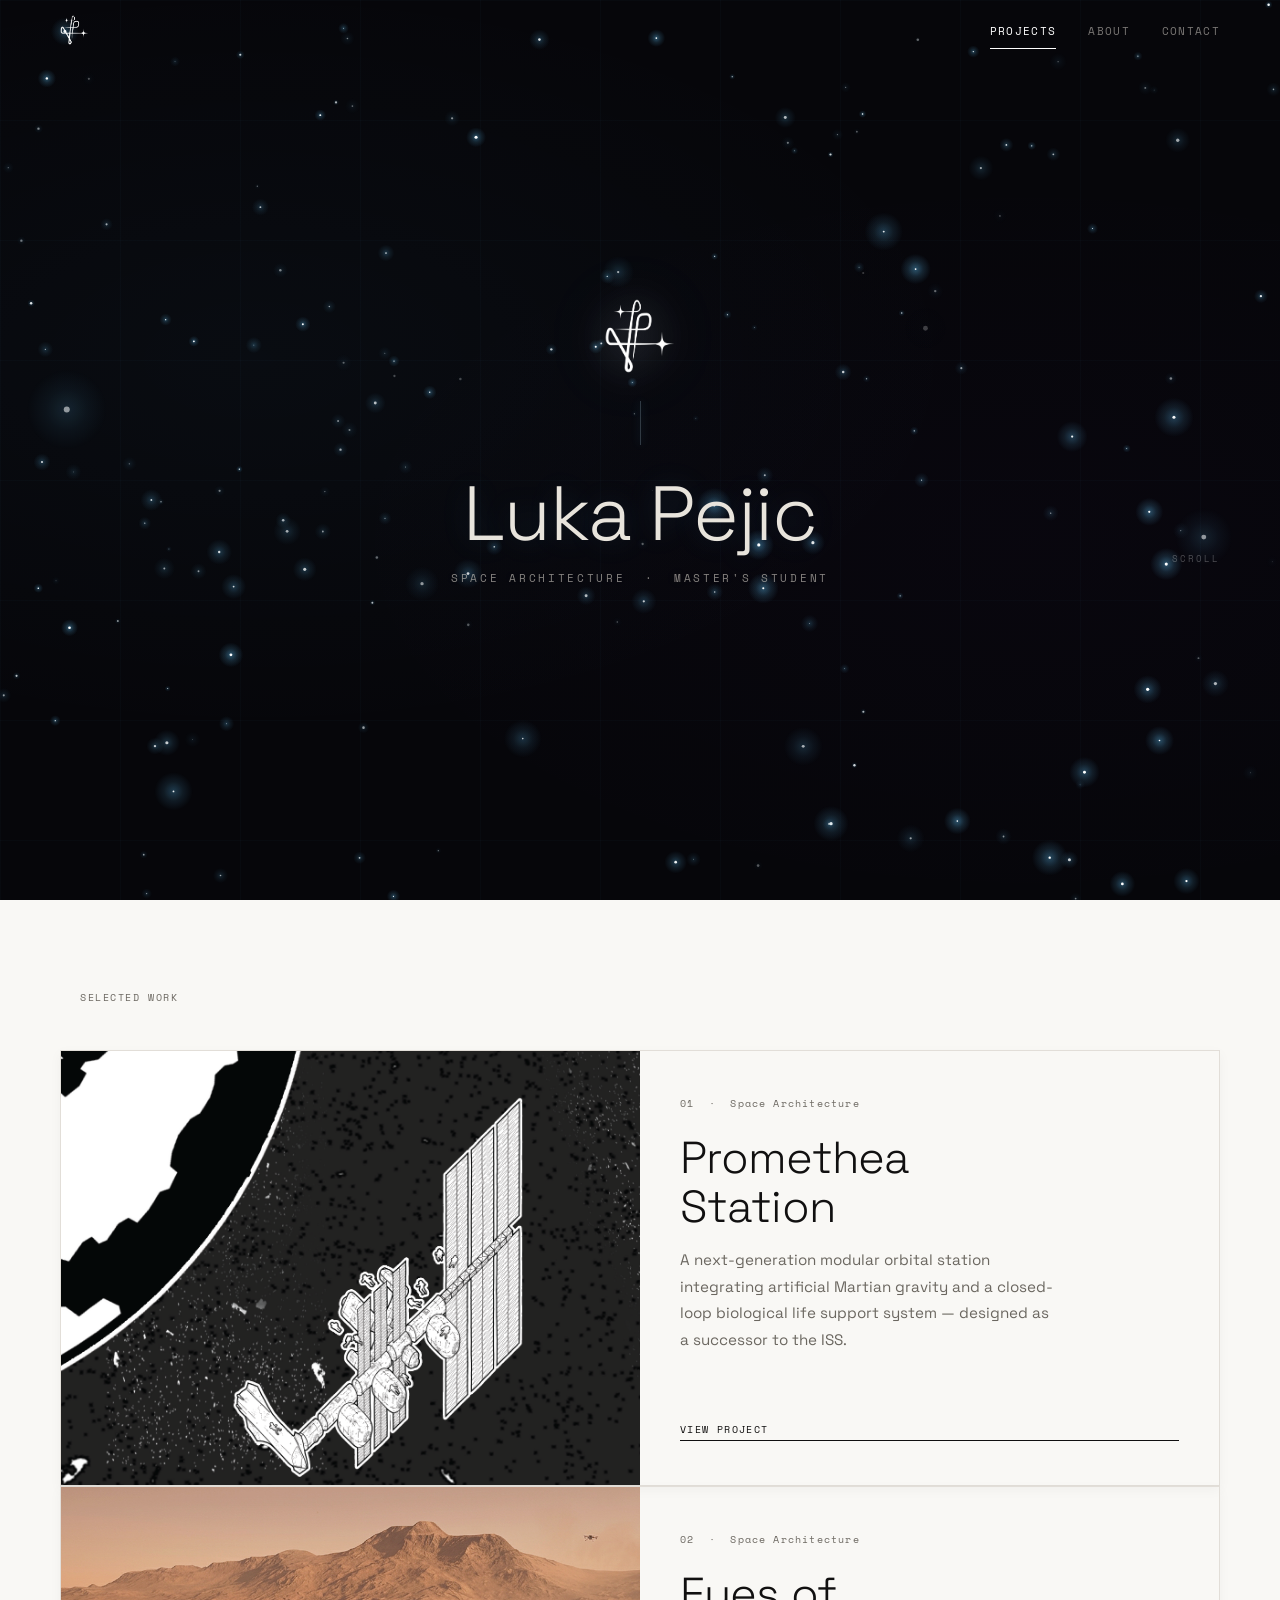
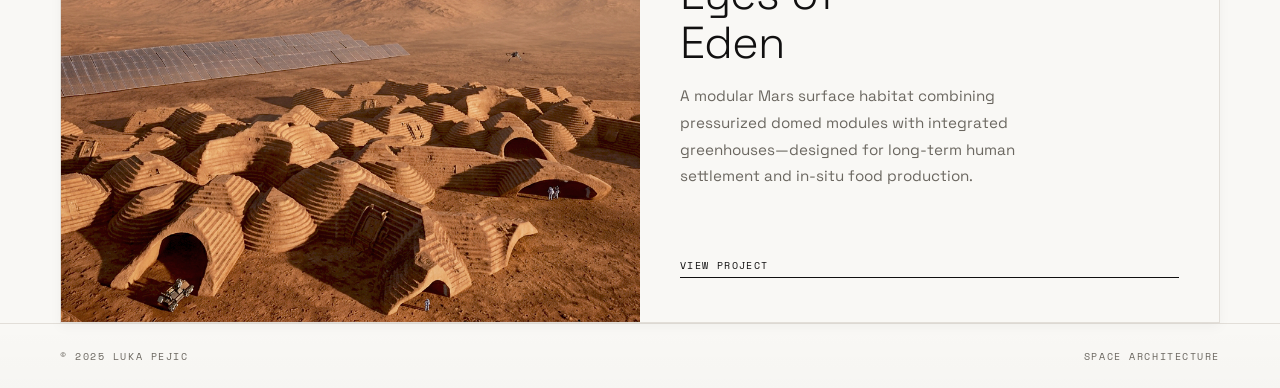
==== index.html @ 8775c60e "Add Eyes of Eden project page and improve mobile responsiveness - Add Eyes of Eden project page with" ====
<!DOCTYPE html>
<html lang="en">
<head>
  <meta charset="UTF-8">
  <meta name="viewport" content="width=device-width, initial-scale=1.0">
  <title>Luka Pejic — Space Architecture</title>
  <link rel="preconnect" href="https://fonts.googleapis.com">
  <link rel="preconnect" href="https://fonts.gstatic.com" crossorigin>
  <link href="https://fonts.googleapis.com/css2?family=Space+Grotesk:wght@300;400;500&family=Space+Mono:ital,wght@0,400;0,700;1,400&display=swap" rel="stylesheet">
  <link rel="stylesheet" href="css/style.css">
</head>
<body>

  <nav class="nav" id="nav">
    <a href="index.html" class="nav__logo"><img src="assets/logo.png" alt="Luka Pejic"></a>
    <ul class="nav__links">
      <li><a href="index.html#work">Projects</a></li>
      <li><a href="about.html">About</a></li>
      <li><a href="contact.html">Contact</a></li>
    </ul>
    <button class="nav__burger" aria-label="Menu"><span></span><span></span><span></span></button>
  </nav>
  <div class="nav__overlay" role="dialog" aria-modal="true">
    <a href="index.html#work">Projects</a>
    <a href="about.html">About</a>
    <a href="contact.html">Contact</a>
  </div>

  <section class="hero hero--space">
    <canvas class="starfield" id="starfield" aria-hidden="true"></canvas>
    <img class="hero__logo" src="assets/logo.png" alt="LP">
    <div class="hero__rule"></div>
    <h1 class="hero__name reveal">Luka Pejic</h1>
    <p class="hero__sub reveal">Space Architecture &nbsp;·&nbsp; Master's Student</p>
    <span class="hero__scroll" aria-hidden="true">Scroll</span>
  </section>

  <div id="work">
    <div class="work-label reveal">
      <p class="label">Selected Work</p>
    </div>
    <a class="card reveal" href="projects/promethea.html">
      <div class="card__img">
        <img src="assets/p/hero.png" alt="Promethea Station" loading="lazy">
      </div>
      <div class="card__body">
        <div>
          <p class="card__num">01 &nbsp;·&nbsp; Space Architecture</p>
          <h2 class="card__title">Promethea<br>Station</h2>
          <p class="card__desc">A next-generation modular orbital station integrating artificial Martian gravity and a closed-loop biological life support system — designed as a successor to the ISS.</p>
        </div>
        <span class="card__cta">View Project</span>
      </div>
    </a>
    <a class="card reveal" href="projects/eyes-of-eden.html">
      <div class="card__img">
        <img src="assets/eoe/hero.jpg" alt="Eyes of Eden Mars Habitat" loading="lazy">
      </div>
      <div class="card__body">
        <div>
          <p class="card__num">02 &nbsp;·&nbsp; Space Architecture</p>
          <h2 class="card__title">Eyes of<br>Eden</h2>
          <p class="card__desc">A modular Mars surface habitat combining pressurized domed modules with integrated greenhouses—designed for long-term human settlement and in-situ food production.</p>
        </div>
        <span class="card__cta">View Project</span>
      </div>
    </a>
  </div>

  <footer>
    <span class="label">© 2025 Luka Pejic</span>
    <span class="label">Space Architecture</span>
  </footer>

  <script src="js/main.js"></script>
</body>
</html>
---- css/style.css ----
/* =============================================================
   TOKENS
   ============================================================= */
:root {
  --bg:      #F9F8F5;
  --black:   #111010;
  --muted:   #6B6760;
  --border:  #E2DED8;
  --void:    #0C0C0B;
  --vtext:   #D8D4CC;
  --vmuted:  #555250;
  --sans:   'Space Grotesk', system-ui, sans-serif;
  --mono:   'Space Mono', monospace;
  --nav:     60px;
  --max:     1240px;
  --pad:     clamp(20px, 5vw, 60px);
}

/* =============================================================
   RESET
   ============================================================= */
*, *::before, *::after { box-sizing: border-box; margin: 0; padding: 0; }
html { scroll-behavior: smooth; -webkit-text-size-adjust: 100%; scroll-padding-top: 64px; overflow-x: hidden; }
body {
  background: var(--bg);
  color: var(--black);
  font-family: var(--sans);
  font-size: 1rem;
  line-height: 1.6;
  -webkit-font-smoothing: antialiased;
  -moz-osx-font-smoothing: grayscale;
  -webkit-tap-highlight-color: transparent;
  overscroll-behavior-y: none;
  text-rendering: optimizeLegibility;
}
img { display: block; max-width: 100%; height: auto; }
a   { color: inherit; text-decoration: none; touch-action: manipulation; }
ul  { list-style: none; }
button { touch-action: manipulation; }

/* =============================================================
   TYPOGRAPHY
   ============================================================= */
h1 { font-size: clamp(2.4rem, 6vw,  5rem);  font-weight: 300; letter-spacing: -0.02em; line-height: 1.05; }
h2 { font-size: clamp(1.7rem, 3.5vw, 3rem); font-weight: 300; letter-spacing: -0.02em; line-height: 1.1;  }
h3 { font-size: 1.15rem; font-weight: 400; }
h4 { font-size: 0.75rem; font-weight: 500; letter-spacing: 0.08em; text-transform: uppercase; }
p  { color: var(--muted); font-size: 0.95rem; line-height: 1.75; }

.label {
  font-family: var(--mono);
  font-size: 0.65rem;
  letter-spacing: 0.15em;
  text-transform: uppercase;
  color: var(--muted);
}

/* =============================================================
   NAV
   ============================================================= */
.nav {
  position: fixed; top: 0; left: 0; right: 0;
  height: var(--nav);
  display: flex; align-items: center; justify-content: space-between;
  padding: 0 var(--pad);
  /* iOS safe area */
  padding-left: max(var(--pad), env(safe-area-inset-left));
  padding-right: max(var(--pad), env(safe-area-inset-right));
  z-index: 100;
  transition: all 0.4s cubic-bezier(0.16, 1, 0.3, 1);
}
.nav.scrolled {
  background: rgba(249,248,245,0.92);
  border-bottom: 1px solid var(--border);
  backdrop-filter: blur(16px);
  -webkit-backdrop-filter: blur(16px);
  box-shadow: 0 2px 8px rgba(0,0,0,0.06);
}
.nav__logo img { height: 30px; width: auto; transition: filter 0.3s; }
.nav:hover .nav__logo img { filter: brightness(0.85); }
.nav__links { display: flex; gap: 32px; }
.nav__links a {
  font-family: var(--mono); font-size: 0.68rem;
  letter-spacing: 0.12em; text-transform: uppercase;
  color: var(--muted); transition: all 0.3s cubic-bezier(0.16, 1, 0.3, 1);
  padding: 8px 0; /* larger touch target */
  position: relative;
}
.nav__links a::after {
  content: '';
  position: absolute;
  bottom: -2px; left: 0; width: 0;
  height: 1px; background: var(--black);
  transition: width 0.3s cubic-bezier(0.16, 1, 0.3, 1);
}
.nav__links a:hover::after,
.nav__links a.active::after { width: 100%; }
.nav__links a:hover,
.nav__links a.active { color: var(--black); }

/* void nav */
.nav--void .nav__logo img        { filter: invert(1); }
.nav--void .nav__links a         { color: rgba(216,212,204,0.55); }
.nav--void .nav__links a::after  { background: #fff; }
.nav--void .nav__links a:hover,
.nav--void .nav__links a.active  { color: #fff; }
.nav--void.scrolled              {
  background: rgba(12,12,11,0.94);
  border-color: #222;
  box-shadow: 0 2px 8px rgba(0,0,0,0.3);
}
.nav--void.scrolled .nav__logo img { filter: invert(1); }
.nav--void.scrolled .nav__links a  { color: rgba(216,212,204,0.55); }
.nav--void.scrolled .nav__links a:hover,
.nav--void.scrolled .nav__links a.active { color: #fff; }

/* burger */
.nav__burger {
  display: none; flex-direction: column; gap: 5px;
  background: none; border: none; cursor: pointer;
  padding: 12px; margin-right: -12px; /* larger touch target */
  color: var(--black);
}
.nav__burger span {
  display: block; width: 22px; height: 1.5px; background: currentColor;
  transition: transform 0.25s, opacity 0.25s;
}
.nav--void .nav__burger { color: #fff; }

/* mobile overlay */
.nav__overlay {
  display: none; position: fixed; inset: 0;
  background: var(--void); z-index: 99;
  flex-direction: column; align-items: center; justify-content: center; gap: 0;
  /* iOS safe areas */
  padding-top: env(safe-area-inset-top);
  padding-bottom: env(safe-area-inset-bottom);
}
.nav__overlay.open { display: flex; }
.nav__overlay a {
  font-family: var(--mono); font-size: 1.3rem;
  color: var(--vtext); letter-spacing: 0.1em; text-transform: uppercase;
  padding: 20px 40px; /* large touch target */
  width: 100%; text-align: center;
}

/* =============================================================
   REVEAL
   ============================================================= */
.reveal {
  opacity: 0; transform: translateY(24px);
  transition: opacity 0.8s cubic-bezier(0.16, 1, 0.3, 1), transform 0.8s cubic-bezier(0.16, 1, 0.3, 1);
}
.reveal.visible { opacity: 1; transform: none; }

/* =============================================================
   LANDING HERO
   ============================================================= */
.hero {
  min-height: 100vh;
  min-height: 100dvh;
  position: relative;
  display: flex; flex-direction: column;
  align-items: center; justify-content: center;
  text-align: center; padding: 0 var(--pad);
}
.hero__logo { width: 72px; margin: 0 auto 28px; }

@keyframes logo-enter {
  from { opacity: 0; transform: scale(0.68) rotate(-18deg); }
  to   { opacity: 1; transform: scale(1)    rotate(0deg);   }
}
@keyframes logo-orbit {
  from { transform: rotate(0deg); }
  to   { transform: rotate(360deg); }
}
.hero__logo {
  animation:
    logo-enter 1.6s cubic-bezier(0.16, 1, 0.3, 1) both,
    logo-orbit 32s linear 1.6s infinite;
}
.hero__rule  { width: 1px; height: 44px; background: var(--border); margin: 0 auto 28px; }
.hero__name  { margin-bottom: 14px; }
.hero__sub   { font-family: var(--mono); font-size: 0.7rem; letter-spacing: 0.18em; text-transform: uppercase; color: var(--muted); }
.hero__scroll {
  position: absolute; bottom: max(36px, env(safe-area-inset-bottom) + 16px);
  left: 50%; transform: translateX(-50%);
  font-family: var(--mono); font-size: 0.58rem; letter-spacing: 0.22em;
  text-transform: uppercase; color: var(--muted);
  animation: bob 2.2s ease-in-out infinite;
  pointer-events: none;
}
@keyframes bob {
  0%, 100% { transform: translateX(-50%) translateY(0);   }
  50%       { transform: translateX(-50%) translateY(7px); }
}

/* ── SPACE HERO VARIANT ──────────────────────────────────────── */
.hero--space {
  background:
    radial-gradient(ellipse at 20% 40%, rgba(100,200,255,0.03) 0%, transparent 50%),
    radial-gradient(ellipse at 80% 60%, rgba(138,43,226,0.02) 0%, transparent 50%),
    #06060a;
  overflow: hidden;
}
.hero--space .starfield {
  position: absolute; inset: 0;
  width: 100%; height: 100%;
  pointer-events: none;
  z-index: 0;
  filter: blur(0.3px);
}
/* push all flex children above the canvas */
.hero--space > *:not(.starfield) { position: relative; z-index: 1; }

/* invert the black logo to white on dark bg + glow */
.hero--space .hero__logo {
  filter: invert(1) drop-shadow(0 0 20px rgba(255,255,255,0.4)) drop-shadow(0 0 40px rgba(100,200,255,0.15));
  transition: filter 0.6s ease;
}
.hero--space .hero__logo:hover {
  filter: invert(1) drop-shadow(0 0 30px rgba(255,255,255,0.6)) drop-shadow(0 0 60px rgba(100,200,255,0.25));
}

/* atmospheric text treatment */
.hero--space .hero__rule {
  background: rgba(255,255,255,0.15);
  box-shadow: 0 0 8px rgba(100,200,255,0.3), inset 0 0 8px rgba(100,200,255,0.1);
  transition: all 0.3s ease;
}
.hero--space .hero__rule:hover {
  background: rgba(255,255,255,0.25);
  box-shadow: 0 0 16px rgba(100,200,255,0.5), inset 0 0 12px rgba(100,200,255,0.2);
}

.hero--space .hero__name {
  color: #E8E4DC;
  text-shadow:
    0 0 30px rgba(100,200,255,0.15),
    0 0 60px rgba(138,43,226,0.08);
  letter-spacing: -0.015em;
}
.hero--space .hero__sub {
  color: rgba(216,212,204,0.6);
  letter-spacing: 0.24em;
  text-shadow: 0 0 15px rgba(100,200,255,0.1);
  font-weight: 400;
}
.hero--space .hero__scroll {
  color: rgba(255,255,255,0.28);
  animation: bob 2.8s ease-in-out infinite;
}

/* coordinates grid overlay — tech aesthetic */
.hero--space::after {
  content: '';
  position: absolute; inset: 0;
  background-image:
    linear-gradient(rgba(100,200,255,0.04) 1px, transparent 1px),
    linear-gradient(90deg, rgba(100,200,255,0.04) 1px, transparent 1px);
  background-size: 120px 120px;
  background-position: 0 0, 0 0;
  pointer-events: none; z-index: 0;
  opacity: 0.6;
  animation: grid-shift 20s linear infinite;
}

@keyframes grid-shift {
  0% { background-position: 0 0, 0 0; }
  100% { background-position: 120px 120px, 120px 120px; }
}

/* =============================================================
   LAYOUT HELPERS
   ============================================================= */
.container { max-width: var(--max); margin: 0 auto; padding: 0 var(--pad); }
.section    { padding: 88px 0; }
.section + .section {
  border-top: 1px solid var(--border);
  position: relative;
}
/* subtle depth shadow on section dividers */
.section + .section::before {
  content: '';
  position: absolute;
  top: 0; left: 0; right: 0; height: 1px;
  background: linear-gradient(90deg, transparent, var(--border) 20%, var(--border) 80%, transparent);
  box-shadow: 0 2px 8px rgba(0,0,0,0.02);
}

/* =============================================================
   PROJECT CARD (landing)
   ============================================================= */
.work-label { padding: 88px var(--pad) 44px; max-width: var(--max); margin: 0 auto; }

.card {
  display: grid; grid-template-columns: 1fr 1fr;
  border: 1px solid var(--border); overflow: hidden;
  transition: all 0.4s cubic-bezier(0.16, 1, 0.3, 1);
  max-width: var(--max); margin: 0 auto;
  width: calc(100% - var(--pad) * 2);
  position: relative;
  box-shadow: 0 4px 12px rgba(0,0,0,0.04);
}
.card:hover {
  border-color: #999;
  box-shadow: 0 12px 32px rgba(0,0,0,0.12), 0 2px 8px rgba(100,200,255,0.08);
  transform: translateY(-2px);
}
.card__img  { aspect-ratio: 4/3; overflow: hidden; }
.card__img img {
  width: 100%; height: 100%; object-fit: cover;
  transition: transform 0.7s cubic-bezier(0.16, 1, 0.3, 1);
}
.card:hover .card__img img { transform: scale(1.048); }
.card__body {
  padding: 44px 40px;
  display: flex; flex-direction: column; justify-content: space-between;
}
.card__num   { font-family: var(--mono); font-size: 0.62rem; letter-spacing: 0.12em; color: var(--muted); margin-bottom: 20px; }
.card__title { margin-bottom: 16px; }
.card__desc  { max-width: 38ch; }
.card__cta   {
  display: inline-block; margin-top: 40px;
  font-family: var(--mono); font-size: 0.62rem; letter-spacing: 0.14em; text-transform: uppercase;
  border-bottom: 1px solid currentColor; padding-bottom: 3px; transition: all 0.3s;
}
.card:hover .card__cta {
  opacity: 1;
  transform: translateX(3px);
  border-bottom-color: #000;
}

/* =============================================================
   FOOTER
   ============================================================= */
footer {
  padding: 24px var(--pad);
  padding-bottom: max(24px, env(safe-area-inset-bottom) + 12px);
  border-top: 1px solid var(--border);
  display: flex; justify-content: space-between; align-items: center;
  background: linear-gradient(180deg, transparent, rgba(0,0,0,0.01));
}

/* =============================================================
   PROJECT HERO
   ============================================================= */
.project-hero {
  position: relative;
  height: 100vh;
  height: 100dvh;
  overflow: hidden; background: var(--void);
}
.project-hero__img {
  position: absolute; inset: 0;
  width: 100%; height: 100%;
  object-fit: cover; object-position: center;
  will-change: transform;
  filter: brightness(0.85) contrast(1.1);
}
.project-hero__overlay {
  position: absolute; inset: 0;
  background:
    radial-gradient(ellipse 800px 600px at 50% 30%, rgba(100,200,255,0.08) 0%, transparent 50%),
    linear-gradient(to top, rgba(0,0,0,0.92) 0%, rgba(0,0,0,0.2) 55%, transparent 100%);
}
.project-hero__content {
  position: absolute;
  bottom: max(56px, env(safe-area-inset-bottom) + 40px);
  left: var(--pad); right: var(--pad); color: #fff;
}
.project-hero__eyebrow {
  font-family: var(--mono); font-size: 0.62rem; letter-spacing: 0.2em;
  text-transform: uppercase; color: rgba(255,255,255,0.45); margin-bottom: 14px;
}
.project-hero__title {
  font-size: clamp(2.8rem, 9vw, 7.5rem);
  font-weight: 300; letter-spacing: -0.03em; line-height: 0.95; margin-bottom: 28px;
  text-shadow: 0 4px 20px rgba(0,0,0,0.4);
}
.project-hero__meta {
  display: flex; flex-wrap: wrap; gap: 4px 20px;
  font-family: var(--mono); font-size: 0.62rem;
  letter-spacing: 0.1em; color: rgba(255,255,255,0.38); text-transform: uppercase;
}

/* =============================================================
   PROJECT BODY
   ============================================================= */
.back-link {
  display: inline-block; margin-bottom: 20px;
  font-family: var(--mono); font-size: 0.62rem; letter-spacing: 0.12em;
  text-transform: uppercase; color: var(--muted); transition: all 0.3s;
  padding: 8px 0; /* touch */
  border-bottom: 1px solid transparent;
}
.back-link:hover {
  color: var(--black);
  border-bottom-color: var(--black);
  transform: translateX(-3px);
}

/* Stats */
.stats {
  display: grid;
  grid-template-columns: repeat(auto-fit, minmax(130px, 1fr));
  border-top: 1px solid var(--border);
  border-left: 1px solid var(--border);
  background: linear-gradient(135deg, rgba(255,255,255,0.3) 0%, transparent 100%);
}
.stat {
  padding: 22px 18px;
  border-right: 1px solid var(--border);
  border-bottom: 1px solid var(--border);
  transition: all 0.3s ease;
}
.stat:hover {
  background: rgba(0,0,0,0.02);
  transform: translateY(-1px);
}
.stat__val { font-size: 1.8rem; font-weight: 300; letter-spacing: -0.02em; line-height: 1; margin-bottom: 8px; }
.stat__key { font-family: var(--mono); font-size: 0.56rem; letter-spacing: 0.1em; text-transform: uppercase; color: var(--muted); }

/* Stats group — labelled clusters */
.stats-group { display: flex; flex-direction: column; }
.stats-group__label {
  background: var(--border);
  padding: 7px 18px;
  border: 1px solid var(--border);
  border-bottom: none;
}

/* Section header */
.sec-head {
  display: flex; align-items: baseline; gap: 20px; margin-bottom: 44px;
  padding-bottom: 20px; border-bottom: 1px solid var(--border);
}
.void .sec-head { border-color: #1e1e1e; }
.sec-head .label { flex-shrink: 0; }

/* Void panel */
.void {
  background:
    radial-gradient(ellipse at 30% 70%, rgba(100,200,255,0.02) 0%, transparent 50%),
    linear-gradient(180deg, #0C0C0B 0%, #0F0F0E 100%);
  padding: 72px 0;
  position: relative;
}
.void::before {
  content: '';
  position: absolute;
  inset: 0;
  background-image:
    linear-gradient(rgba(100,200,255,0.015) 1px, transparent 1px),
    linear-gradient(90deg, rgba(100,200,255,0.015) 1px, transparent 1px);
  background-size: 100px 100px;
  pointer-events: none;
}
.void .label { color: var(--vmuted); }
.void h2, .void h3 { color: var(--vtext); }
.void p { color: var(--vmuted); }

/* White-bg line art — multiply removes white bg */
.drawing { mix-blend-mode: multiply; }

/* ── IMAGE GRID LAYOUTS ────────────────────────────────────── */

/* Two-col equal grid */
.img-pair {
  display: grid; grid-template-columns: 1fr 1fr; gap: 2px;
  background: var(--border);
}
.img-pair > * { background: var(--bg); }

/* Full-width image */
.img-full { width: 100%; height: auto; display: block; }

/* ── PLAN CELLS ─────────────────────────────────────────────
   All plan images forced to the same height so paired plans
   look balanced regardless of their natural aspect ratios.
   ────────────────────────────────────────────────────────── */
.plan-cell {
  background: var(--bg);
  padding: 32px 24px;
  display: flex; flex-direction: column; align-items: center; gap: 14px;
}
.plan-cell img {
  /* Fixed display height — all plans align */
  height: 300px;
  width: 100%;
  object-fit: contain;
  object-position: center;
}
.plan-cell .label { text-align: center; }

/* Full-width plan (single, not in a pair) */
.plan-full {
  background: var(--bg);
  border: 1px solid var(--border);
  padding: 40px 32px;
  display: flex; flex-direction: column; align-items: center; gap: 14px;
}
.plan-full img {
  height: 380px;
  width: 100%;
  object-fit: contain;
  object-position: center;
}
.plan-full .label { text-align: center; }

/* ── GREENHOUSE / CIRCULAR RENDERS ─────────────────────────
   Square cells — the circular renders are roughly 1:1.
   object-fit: contain shows the full image with no cropping.
   ────────────────────────────────────────────────────────── */
.render-cell {
  background: var(--bg);
  aspect-ratio: 1;
  display: flex; align-items: center; justify-content: center;
  overflow: hidden; padding: 16px;
}
.render-cell img {
  width: 100%; height: 100%;
  object-fit: contain;
  object-position: center;
}

/* ── LAUNCH MATRIX (matches booklet: Phase I/II/III × V1–V4) ── */
.launch-matrix {
  background: #000;
  padding: 0;
  overflow: hidden;
}
.launch-matrix__grid {
  display: grid;
  grid-template-columns: 44px repeat(3, 1fr);
  grid-template-rows: 36px repeat(4, 1fr);
  gap: 2px;
  background: #1a1a1a;
}
.launch-matrix__phase-label {
  background: #000;
  display: flex; align-items: center; justify-content: center;
  font-family: var(--mono); font-size: 0.6rem; letter-spacing: 0.14em;
  text-transform: uppercase; color: rgba(255,255,255,0.5);
}
.launch-matrix__corner { background: #000; }
.launch-matrix__variant-label {
  background: #000;
  display: flex; align-items: center; justify-content: center;
  font-family: var(--mono); font-size: 0.6rem; letter-spacing: 0.1em;
  color: rgba(255,255,255,0.4);
}
.launch-matrix__cell {
  background: var(--void);
  display: flex; align-items: center; justify-content: center;
  aspect-ratio: 1;
  overflow: hidden;
}
.launch-matrix__cell img {
  width: 100%; height: 100%;
  object-fit: contain; object-position: center;
  padding: 10px;
  filter: invert(1);
  display: block;
}

/* ── LAUNCH FULL — single composed image, full-bleed ─────────── */
.launches-full {
  background: #000;
  margin-top: 40px;
}
.launches-full img {
  width: 100%;
  height: auto;
  display: block;
}

/* ── CONSTRUCTION DETAIL DRAWINGS ───────────────────────────── */
.detail-wrap {
  border: 1px solid var(--border);
  background: var(--bg);
  overflow: hidden;
  margin-bottom: 2px;
}
.detail-wrap img {
  width: 100%;
  height: auto;
  display: block;
  mix-blend-mode: multiply;
}
.detail-wrap .label {
  padding: 10px 16px;
  border-top: 1px solid var(--border);
  display: block;
}

/* ── COMIC GRID (5 images) ─────────────────────────────────────
   Each cell has an explicit aspect-ratio that matches the image
   so object-fit:cover fills without any cropping.
   ─────────────────────────────────────────────────────────────── */
.comic-grid {
  display: grid;
  grid-template-columns: 1fr 1fr;
  gap: 3px;
  background: #ccc8c2;
}
.comic-cell {
  overflow: hidden;
  background: #f0ece6;
}
.comic-cell img {
  width: 100%;
  height: auto;
  display: block;
}
/* Full-width cell spanning both columns */
.comic-cell--full { grid-column: 1 / -1; }
/* Dark bg for dark-bg images */
.comic-cell--dark { background: var(--void); }
/* White bg for white-bg line drawings */
.comic-cell--line { background: #fff; }

/* ── CROP TABLE (full image) ───────────────────────────────── */
.crop-table-wrap {
  border: 1px solid var(--border);
  overflow: hidden;
  background: #fff;
}
.crop-table-wrap img {
  width: 100%; height: auto; display: block;
}

/* Two-col text + image split */
.split { display: grid; grid-template-columns: 1fr 1fr; gap: 60px; align-items: start; }
.split--wide { grid-template-columns: 2fr 3fr; }

/* Data table */
.data-table { width: 100%; border-collapse: collapse; }
.data-table td {
  padding: 12px 0; border-bottom: 1px solid var(--border);
  font-size: 0.88rem; vertical-align: top;
}
.data-table td:first-child {
  color: var(--muted); width: 45%;
  font-family: var(--mono); font-size: 0.62rem;
  letter-spacing: 0.06em; padding-right: 20px;
}

/* Diagram boxes — consistent height so two in a row align */
.diagram-row { display: grid; grid-template-columns: 1fr 1fr; gap: 20px; }
.diagram-box {
  border: 1px solid var(--border); overflow: hidden; background: #fff;
  display: flex; flex-direction: column;
  transition: all 0.3s cubic-bezier(0.16, 1, 0.3, 1);
  box-shadow: 0 2px 6px rgba(0,0,0,0.04);
}
.diagram-box:hover {
  border-color: #aaa;
  box-shadow: 0 8px 24px rgba(0,0,0,0.1);
  transform: translateY(-2px);
}
.diagram-box img {
  width: 100%; height: 260px; object-fit: contain; object-position: center; display: block;
}
.diagram-box__cap {
  padding: 10px 14px; border-top: 1px solid var(--border);
  font-family: var(--mono); font-size: 0.57rem; letter-spacing: 0.08em;
  color: var(--muted); margin-top: auto;
  background: linear-gradient(180deg, rgba(255,255,255,0) 0%, rgba(0,0,0,0.01) 100%);
}

/* Booklet iframe */
.booklet { border: 1px solid #1e1e1e; overflow: hidden; }
.booklet iframe {
  display: block; width: 100%;
  height: 80vh; min-height: 480px;
  border: none;
  /* iOS scroll fix */
  -webkit-overflow-scrolling: touch;
}

/* =============================================================
   ABOUT PAGE
   ============================================================= */
.about-grid { display: grid; grid-template-columns: 280px 1fr; gap: 80px; align-items: start; }
.about-sidebar { position: sticky; top: calc(var(--nav) + 28px); }

/* Headshot */
.about-photo {
  aspect-ratio: 3/4;
  overflow: hidden;
  background: var(--border);
}
.about-photo img {
  width: 100%; height: 100%;
  object-fit: cover; object-position: center top;
  display: block;
}

/* CV download link */
.cv-link {
  display: inline-flex; align-items: center; gap: 8px;
  font-family: var(--mono); font-size: 0.62rem;
  letter-spacing: 0.12em; text-transform: uppercase;
  color: var(--black);
  border-bottom: 1px solid var(--black);
  padding-bottom: 3px;
  transition: all 0.3s cubic-bezier(0.16, 1, 0.3, 1);
  position: relative;
}
.cv-link:hover {
  opacity: 0.7;
  transform: translateX(2px);
  border-bottom-color: var(--black);
}
.cv-link__arrow { font-size: 0.8rem; display: inline-block; transition: transform 0.3s; }
.cv-link:hover .cv-link__arrow { transform: translateY(-2px); }
.tag-list { display: flex; flex-wrap: wrap; gap: 6px; margin-top: 12px; }
.tag {
  font-family: var(--mono); font-size: 0.58rem; letter-spacing: 0.08em;
  text-transform: uppercase; border: 1px solid var(--border); padding: 5px 10px; color: var(--muted);
}
.timeline-item { display: grid; grid-template-columns: 80px 1fr; gap: 24px; padding: 28px 0; border-top: 1px solid var(--border); }
.timeline-item__year { font-family: var(--mono); font-size: 0.62rem; letter-spacing: 0.06em; color: var(--muted); padding-top: 4px; }
.timeline-item h4 { margin-bottom: 6px; }

/* =============================================================
   CONTACT PAGE
   ============================================================= */
.contact-grid { display: grid; grid-template-columns: 1fr 1fr; gap: 80px; align-items: start; }
.contact-link {
  display: flex; justify-content: space-between; align-items: center;
  padding: 24px 0; border-top: 1px solid var(--border);
  font-size: 1.4rem; font-weight: 300;
  transition: all 0.3s cubic-bezier(0.16, 1, 0.3, 1);
  min-height: 72px; /* comfortable touch target */
  position: relative;
}
.contact-link::after {
  content: '';
  position: absolute;
  bottom: 0; left: 0; right: 0; height: 1px;
  background: var(--black);
  transform: scaleX(0);
  transform-origin: left;
  transition: transform 0.3s cubic-bezier(0.16, 1, 0.3, 1);
}
.contact-link:hover::after { transform: scaleX(1); }
.contact-link:hover { padding-left: 10px; color: var(--muted); }
.contact-link__arrow { color: var(--muted); }

/* =============================================================
   RESPONSIVE — TABLET  ≤ 900px
   ============================================================= */
@media (max-width: 900px) {
  .about-grid { grid-template-columns: 1fr; gap: 48px; }
  .about-sidebar { position: static; }
  .about-photo { aspect-ratio: 4/3; max-width: 320px; }
  .contact-grid  { grid-template-columns: 1fr; gap: 48px; }
  .contact-grid > div:last-child { padding-top: 0 !important; }
}

/* =============================================================
   RESPONSIVE — MOBILE  ≤ 700px
   ============================================================= */
@media (max-width: 700px) {
  :root { --pad: 20px; }

  .nav__links  { display: none; }
  .nav__burger { display: flex; }

  /* Hero */
  .hero__logo  { width: 56px; }
  .hero__rule  { height: 32px; }

  /* Landing card */
  .card { grid-template-columns: 1fr; width: calc(100% - 40px); }
  .card__img   { aspect-ratio: 16/9; }
  .card__body  { padding: 32px 28px; }
  .work-label  { padding: 64px var(--pad) 32px; }

  /* Project hero */
  .project-hero__title    { font-size: clamp(2.4rem, 12vw, 4rem); }
  .project-hero__eyebrow  { display: none; }

  /* Sections */
  .section { padding: 64px 0; }
  .void    { padding: 56px 0; }

  /* Stats — 2 columns */
  .stats { grid-template-columns: repeat(2, 1fr); }

  /* Split stacks */
  .split, .split--wide { grid-template-columns: 1fr; gap: 36px; }

  /* Image grids stack */
  .img-pair { grid-template-columns: 1fr; }

  /* Plans — shorter on mobile */
  .plan-cell img { height: 220px; }
  .plan-full img { height: 260px; }
  .plan-full     { padding: 24px 16px; }

  /* Renders stay square but smaller */
  .render-cell   { padding: 12px; }

  /* Diagrams stack */
  .diagram-row   { grid-template-columns: 1fr; gap: 16px; }
  .diagram-box img { height: 200px; }

  /* Launch matrix — scale down labels */
  .launch-matrix__grid { grid-template-columns: 32px repeat(3, 1fr); grid-template-rows: 28px repeat(4, 1fr); }
  .launch-matrix__phase-label { font-size: 0.5rem; }
  .launch-matrix__variant-label { font-size: 0.5rem; }
  .launch-matrix__cell img { padding: 6px; }

  /* Comic grid — stack on mobile */
  .comic-grid { grid-template-columns: 1fr; }
  .comic-cell--full { grid-column: 1; }
  .comic-cell img      { height: 240px; object-fit: cover; }
  .comic-cell--full img { height: 280px; object-fit: cover; }

  /* Booklet */
  .booklet iframe { height: 60vh; min-height: 360px; }

  /* Floating illustration — don't stretch */
  .split .drawing { max-width: 280px; margin: 0 auto; }

  /* Typography adjustments */
  h1 { font-size: clamp(2rem, 10vw, 3rem); }
  h2 { font-size: clamp(1.5rem, 6vw, 2.2rem); }

  /* Tables readable on small screens */
  .data-table td { font-size: 0.82rem; }
  .data-table td:first-child { font-size: 0.58rem; width: 40%; }

  /* Sec head spacing */
  .sec-head { margin-bottom: 32px; flex-wrap: wrap; gap: 6px 16px; }
}

/* =============================================================
   RESPONSIVE — SMALL  ≤ 420px
   ============================================================= */
@media (max-width: 420px) {
  .stats     { grid-template-columns: repeat(2, 1fr); }
  .stat__val { font-size: 1.5rem; }
  .plan-cell img { height: 180px; }
  .launch-matrix__grid { gap: 1px; }
  .comic-cell img      { height: 200px; object-fit: cover; }
  .comic-cell--full img { height: 220px; object-fit: cover; }
}
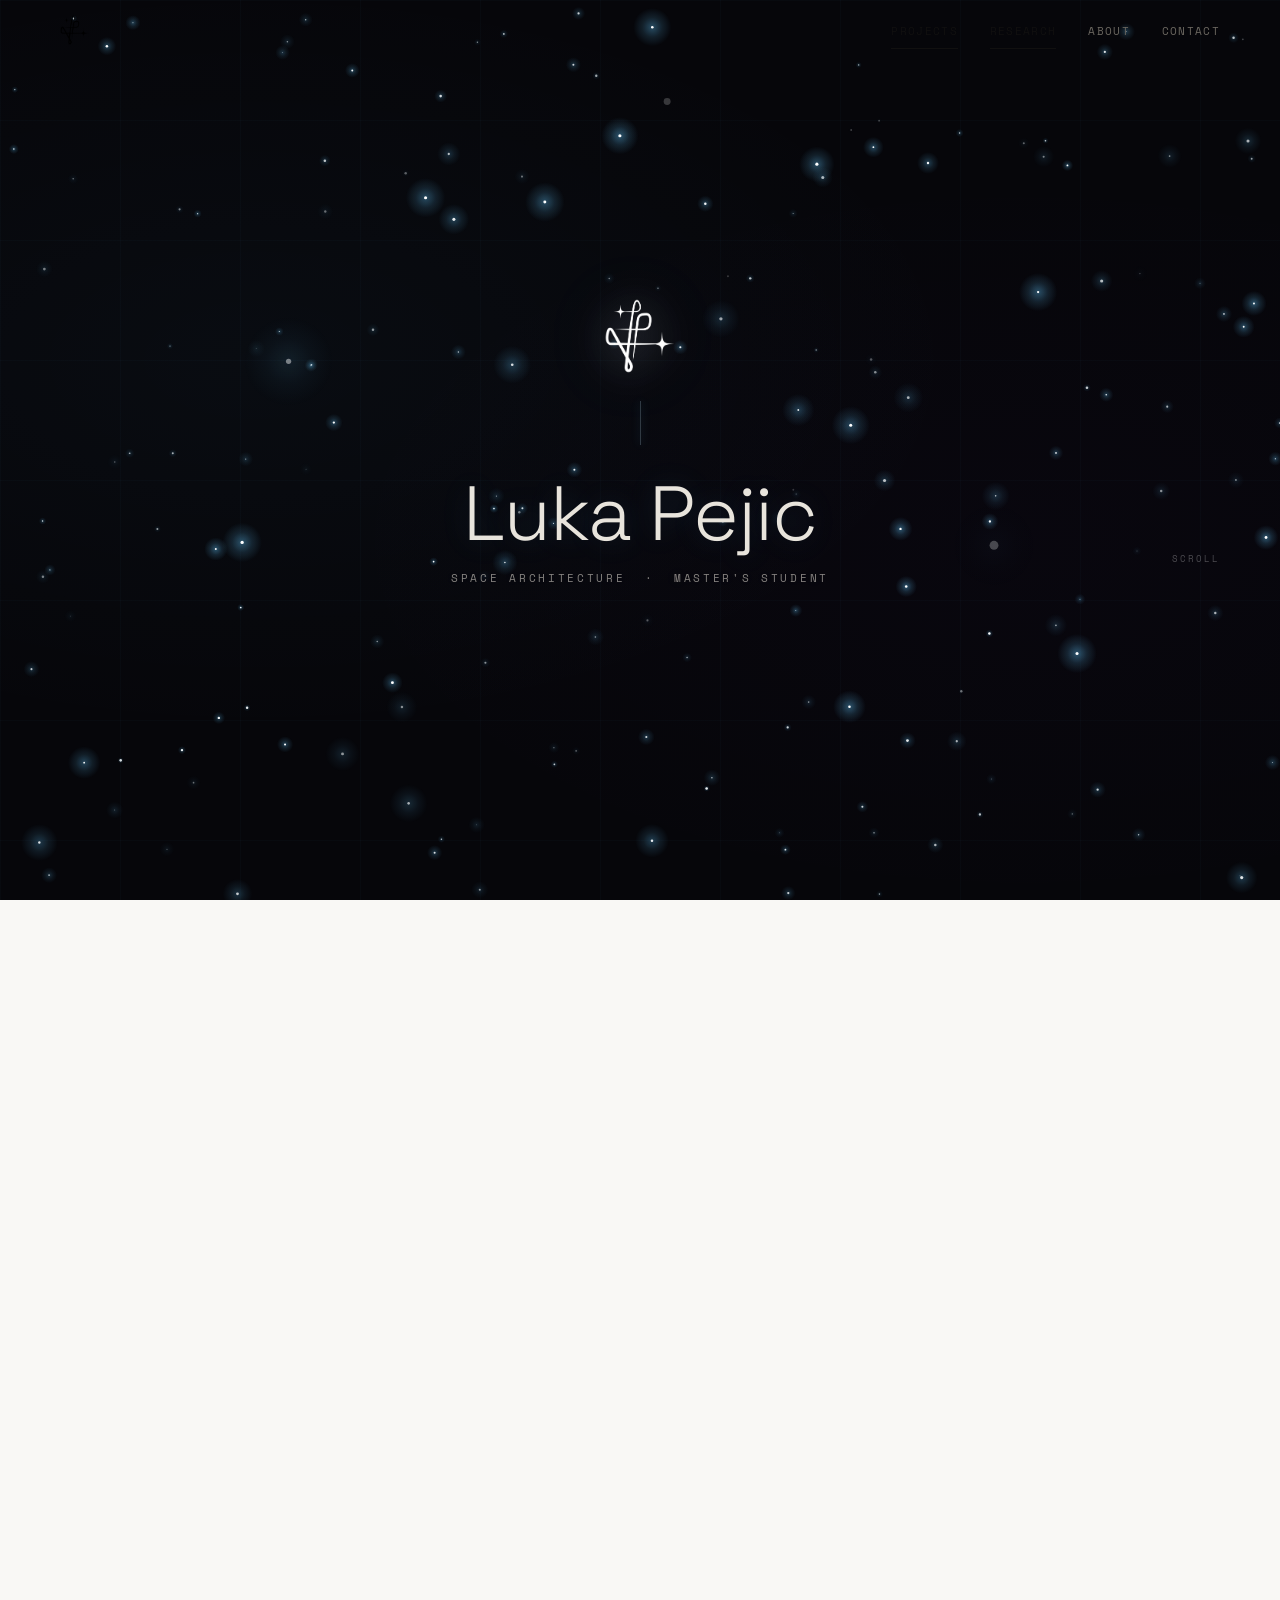
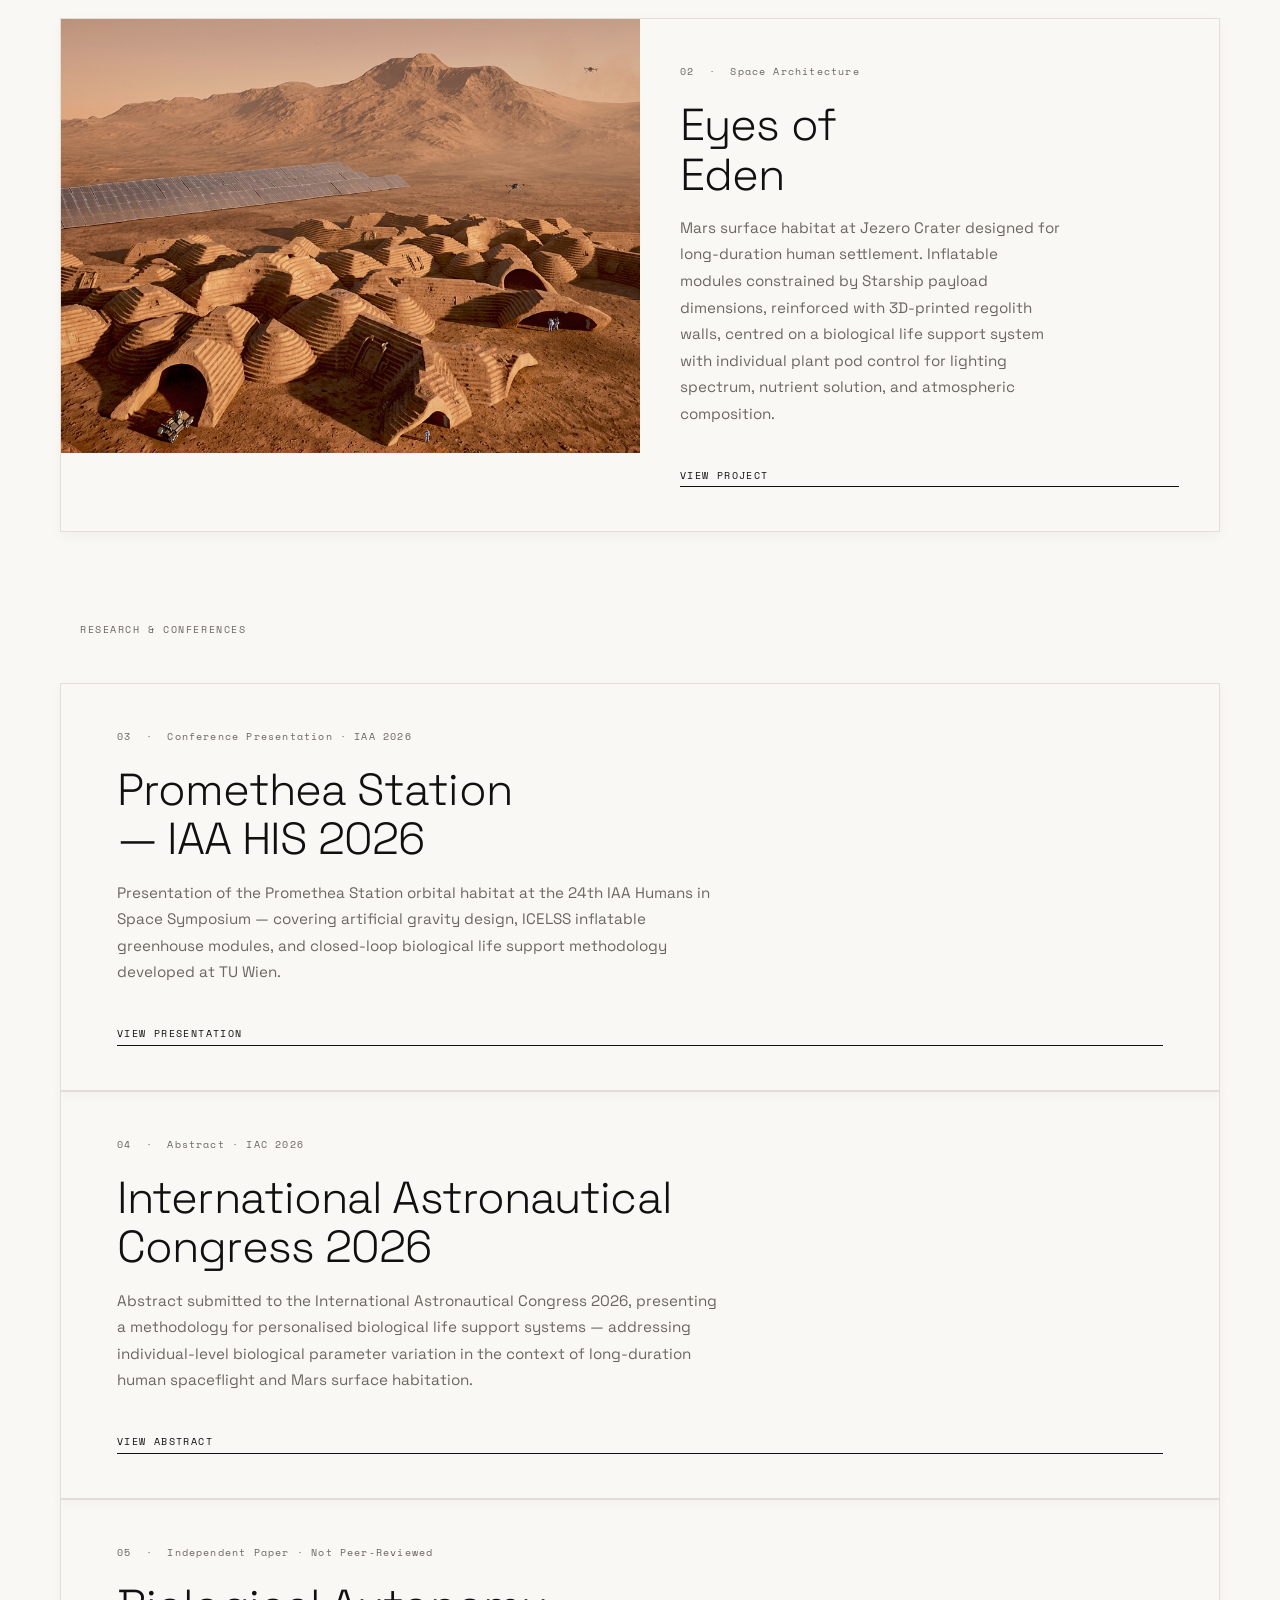
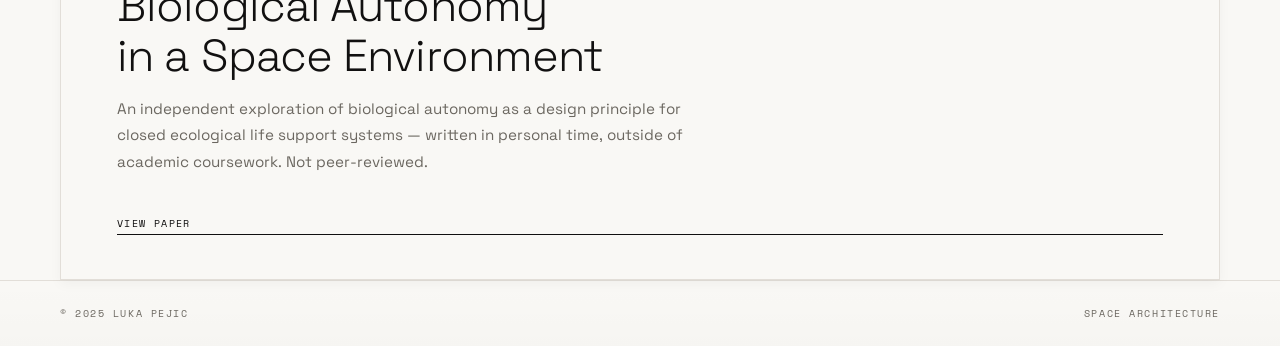
==== commit 0beca6e0: "Add research section, update project content, and refine about page - Add Research & Conferences sec" ====
--- a/index.html
+++ b/index.html
@@ -15,6 +15,7 @@
     <a href="index.html" class="nav__logo"><img src="assets/logo.png" alt="Luka Pejic"></a>
     <ul class="nav__links">
       <li><a href="index.html#work">Projects</a></li>
+      <li><a href="index.html#research">Research</a></li>
       <li><a href="about.html">About</a></li>
       <li><a href="contact.html">Contact</a></li>
     </ul>
@@ -22,6 +23,7 @@
   </nav>
   <div class="nav__overlay" role="dialog" aria-modal="true">
     <a href="index.html#work">Projects</a>
+    <a href="index.html#research">Research</a>
     <a href="about.html">About</a>
     <a href="contact.html">Contact</a>
   </div>
@@ -47,7 +49,7 @@
         <div>
           <p class="card__num">01 &nbsp;·&nbsp; Space Architecture</p>
           <h2 class="card__title">Promethea<br>Station</h2>
-          <p class="card__desc">A next-generation modular orbital station integrating artificial Martian gravity and a closed-loop biological life support system — designed as a successor to the ISS.</p>
+          <p class="card__desc">Orbital testbed for artificial Martian gravity and closed-loop biological life support. 6 Starship launches. Reviewed by David Nixon — architect of the ISS Architecture Beyond Earth — who noted that none of the designs developed by the aerospace industry so far addresses reduced gravity research capability, and that this design shows it would be physically quite possible to add that capability to a conventional space station design.</p>
         </div>
         <span class="card__cta">View Project</span>
       </div>
@@ -60,9 +62,45 @@
         <div>
           <p class="card__num">02 &nbsp;·&nbsp; Space Architecture</p>
           <h2 class="card__title">Eyes of<br>Eden</h2>
-          <p class="card__desc">A modular Mars surface habitat combining pressurized domed modules with integrated greenhouses—designed for long-term human settlement and in-situ food production.</p>
+          <p class="card__desc">Mars surface habitat at Jezero Crater designed for long-duration human settlement. Inflatable modules constrained by Starship payload dimensions, reinforced with 3D-printed regolith walls, centred on a biological life support system with individual plant pod control for lighting spectrum, nutrient solution, and atmospheric composition.</p>
         </div>
         <span class="card__cta">View Project</span>
+      </div>
+    </a>
+  </div>
+
+  <div id="research">
+    <div class="research-label reveal">
+      <p class="label">Research &amp; Conferences</p>
+    </div>
+    <a class="card card--research reveal" href="research/iaa-his-2026.html">
+      <div class="card__body">
+        <div>
+          <p class="card__num">03 &nbsp;·&nbsp; Conference Presentation · IAA 2026</p>
+          <h2 class="card__title">Promethea Station<br>— IAA HIS 2026</h2>
+          <p class="card__desc">Presentation of the Promethea Station orbital habitat at the 24th IAA Humans in Space Symposium — covering artificial gravity design, ICELSS inflatable greenhouse modules, and closed-loop biological life support methodology developed at TU Wien.</p>
+        </div>
+        <span class="card__cta">View Presentation</span>
+      </div>
+    </a>
+    <a class="card card--research reveal" href="research/iac-2026.html">
+      <div class="card__body">
+        <div>
+          <p class="card__num">04 &nbsp;·&nbsp; Abstract · IAC 2026</p>
+          <h2 class="card__title">International Astronautical<br>Congress 2026</h2>
+          <p class="card__desc">Abstract submitted to the International Astronautical Congress 2026, presenting a methodology for personalised biological life support systems — addressing individual-level biological parameter variation in the context of long-duration human spaceflight and Mars surface habitation.</p>
+        </div>
+        <span class="card__cta">View Abstract</span>
+      </div>
+    </a>
+    <a class="card card--research reveal" href="research/biological-autonomy.html">
+      <div class="card__body">
+        <div>
+          <p class="card__num">05 &nbsp;·&nbsp; Independent Paper · Not Peer-Reviewed</p>
+          <h2 class="card__title">Biological Autonomy<br>in a Space Environment</h2>
+          <p class="card__desc">An independent exploration of biological autonomy as a design principle for closed ecological life support systems — written in personal time, outside of academic coursework. Not peer-reviewed.</p>
+        </div>
+        <span class="card__cta">View Paper</span>
       </div>
     </a>
   </div>
--- a/css/style.css
+++ b/css/style.css
@@ -166,6 +166,15 @@
 }
 .hero__logo { width: 72px; margin: 0 auto 28px; }
 
+@keyframes spin-slow {
+  from { transform: rotate(0deg); }
+  to   { transform: rotate(360deg); }
+}
+.spin-slow {
+  animation: spin-slow 11s linear infinite;
+  transform-origin: center;
+}
+
 @keyframes logo-enter {
   from { opacity: 0; transform: scale(0.68) rotate(-18deg); }
   to   { opacity: 1; transform: scale(1)    rotate(0deg);   }
@@ -331,6 +340,14 @@
   border-bottom-color: #000;
 }
 
+/* Research card — text only, no image panel */
+.card--research { grid-template-columns: 1fr; }
+.card--research .card__body { padding: 44px 56px; min-height: 200px; }
+.card--research .card__desc { max-width: 60ch; }
+
+/* Research section label */
+.research-label { padding: 88px var(--pad) 44px; max-width: var(--max); margin: 0 auto; }
+
 /* =============================================================
    FOOTER
    ============================================================= */
@@ -775,6 +792,8 @@
 
   /* Landing card */
   .card { grid-template-columns: 1fr; width: calc(100% - 40px); }
+  .card--research .card__body { padding: 32px 28px; }
+  .research-label { padding: 64px var(--pad) 32px; }
   .card__img   { aspect-ratio: 16/9; }
   .card__body  { padding: 32px 28px; }
   .work-label  { padding: 64px var(--pad) 32px; }
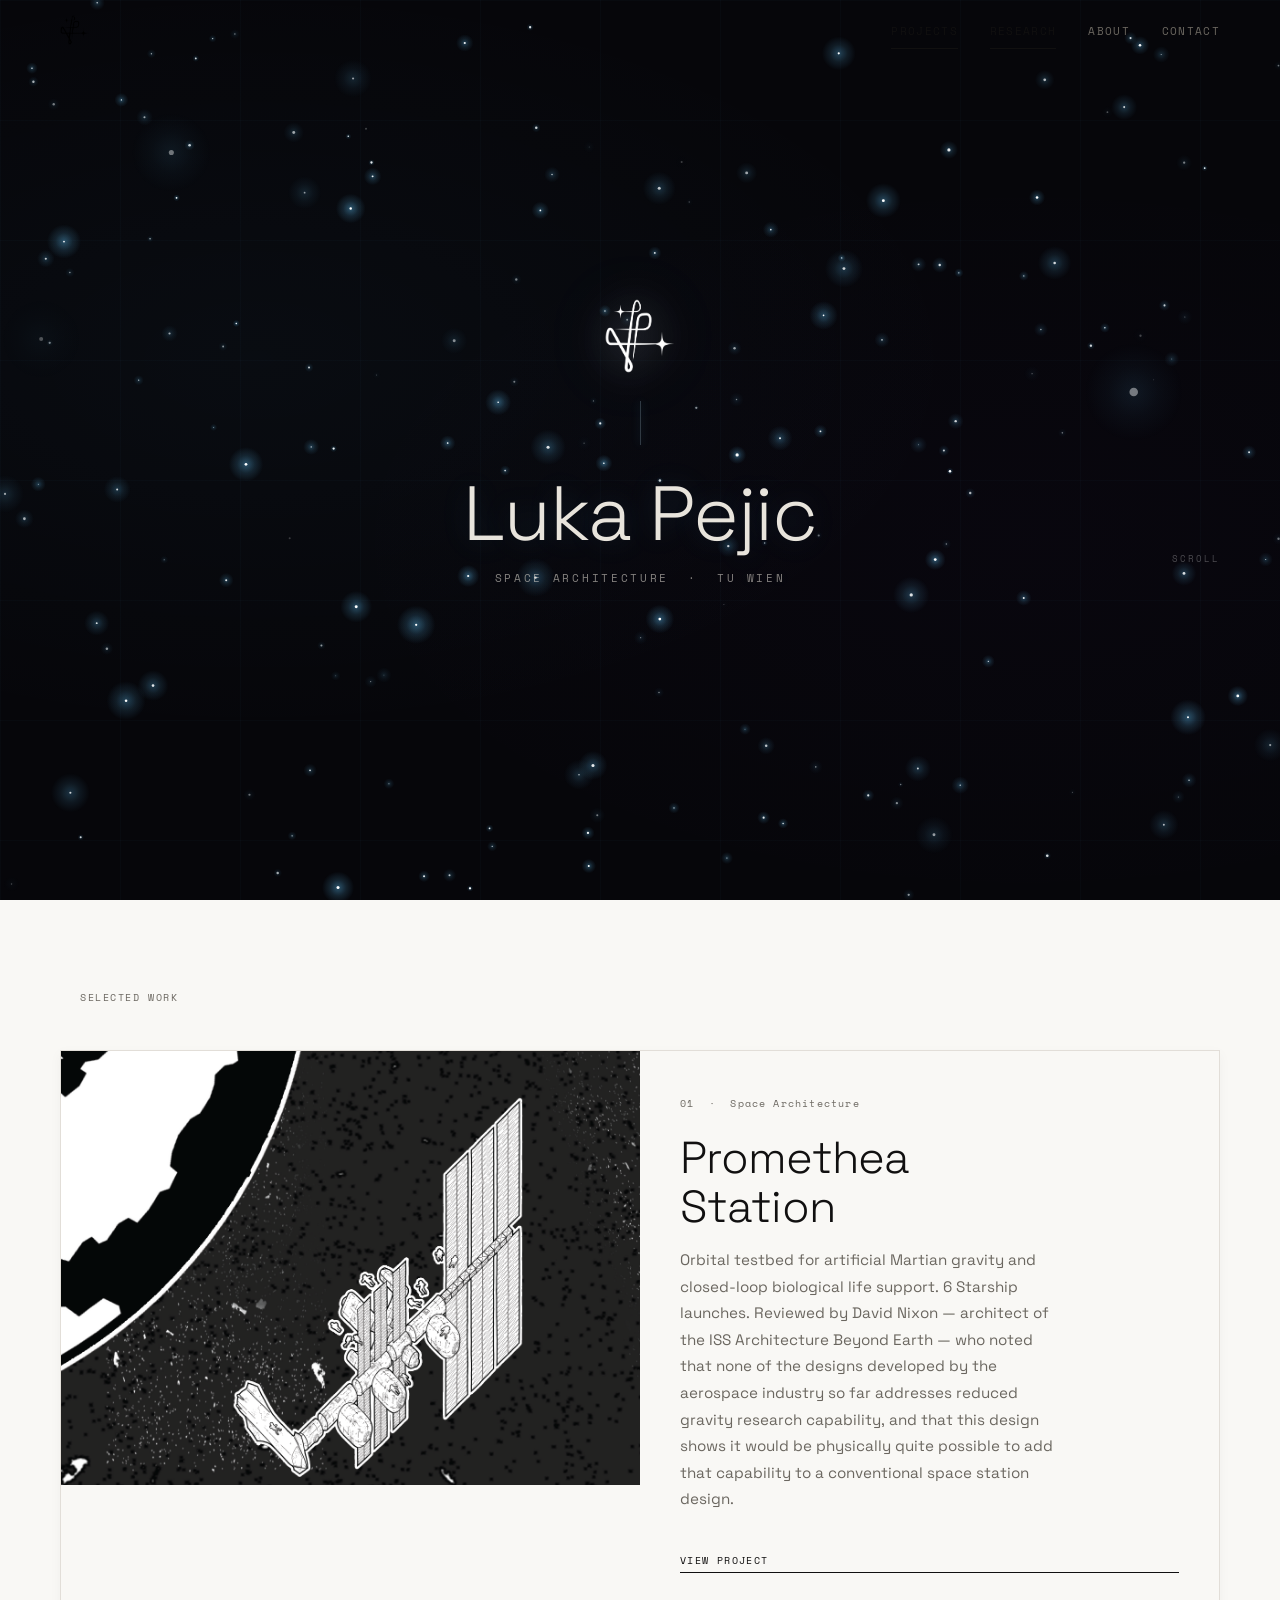
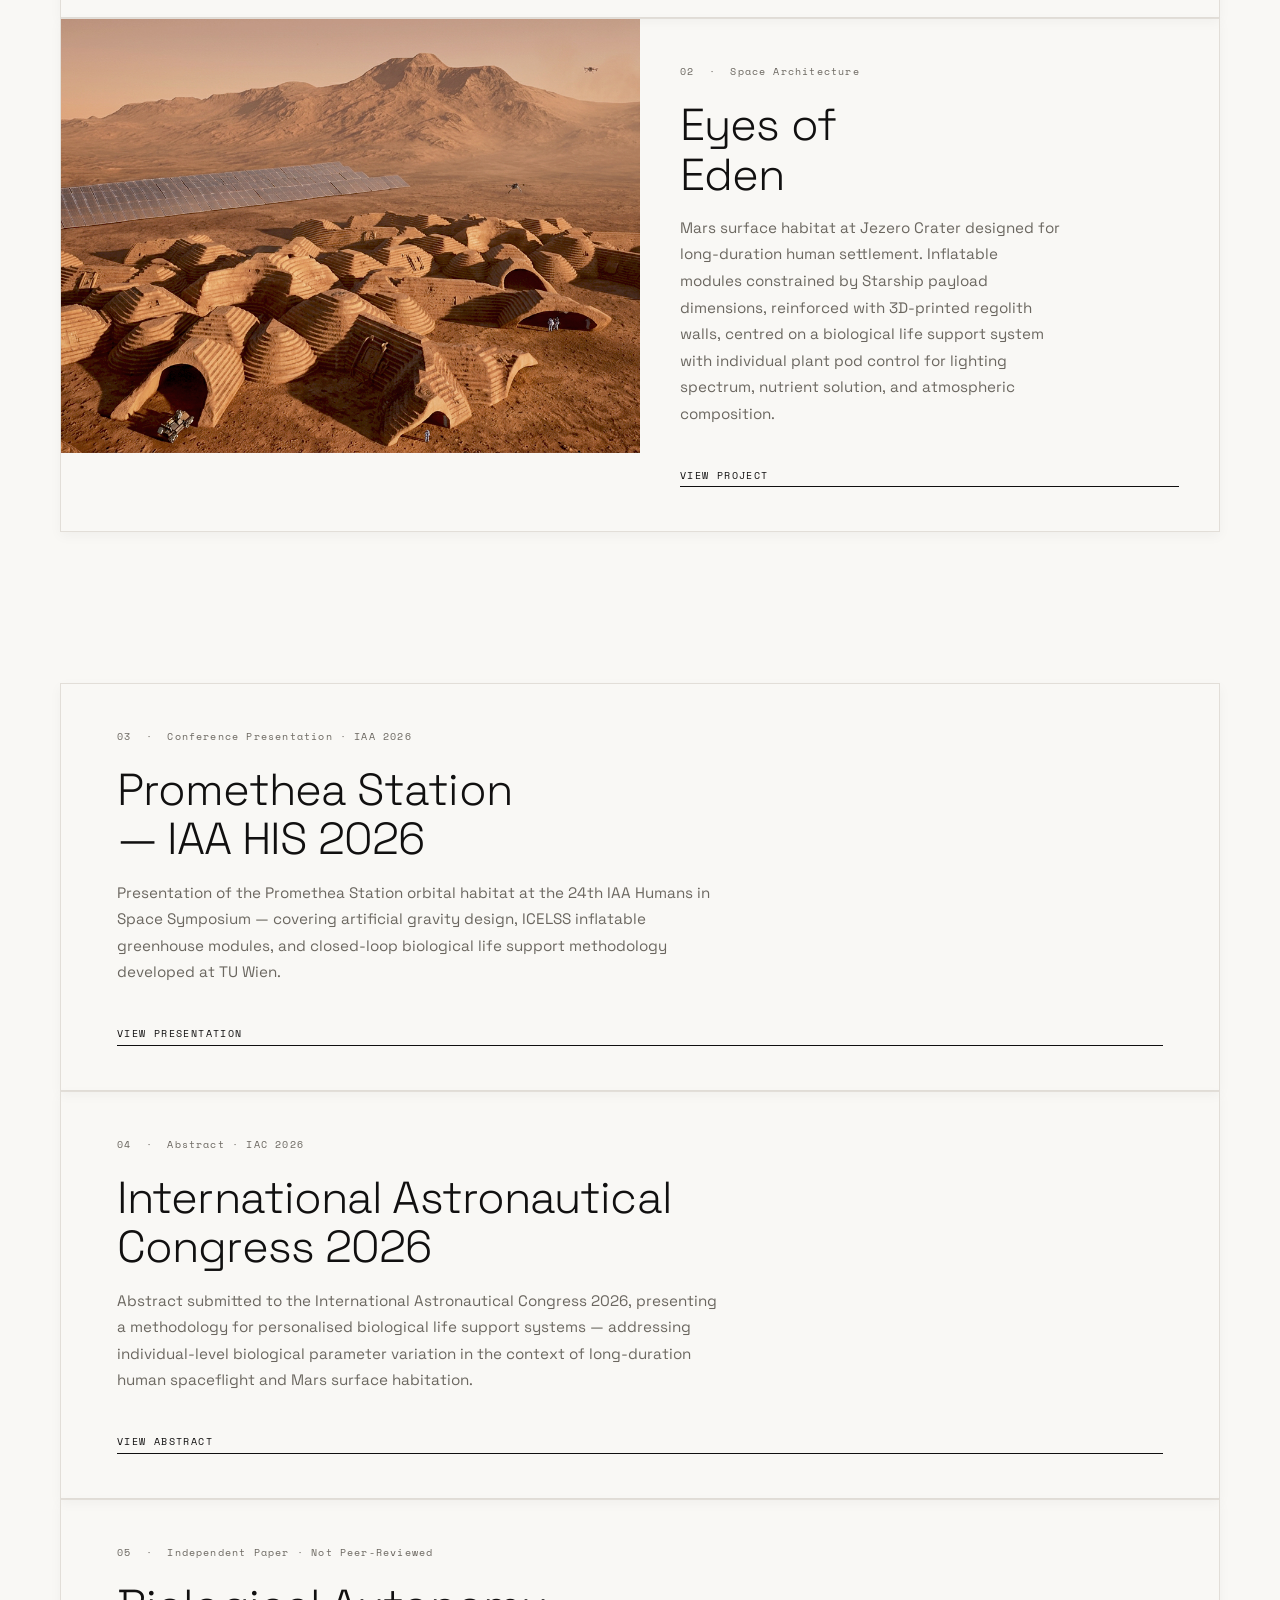
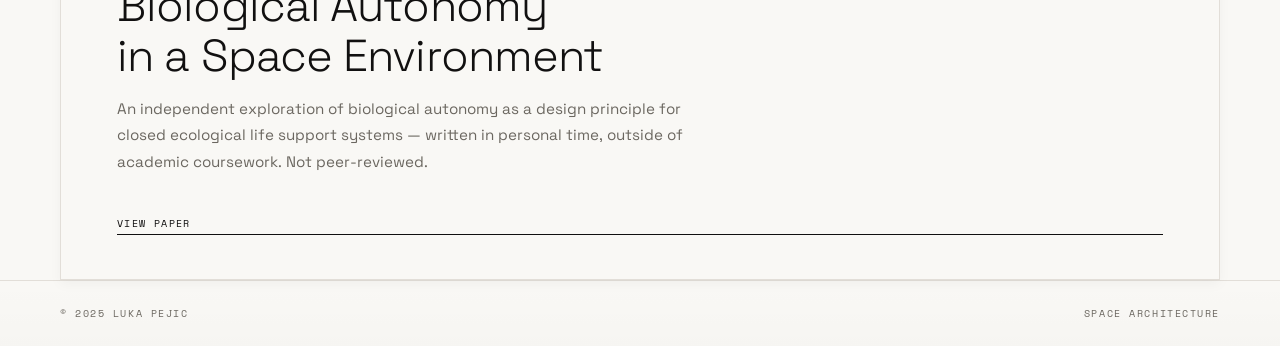
==== commit b46eead8: "Improve PDF viewer responsiveness and update hero subtitle - Replace all booklet iframes with respon" ====
--- a/index.html
+++ b/index.html
@@ -33,7 +33,7 @@
     <img class="hero__logo" src="assets/logo.png" alt="LP">
     <div class="hero__rule"></div>
     <h1 class="hero__name reveal">Luka Pejic</h1>
-    <p class="hero__sub reveal">Space Architecture &nbsp;·&nbsp; Master's Student</p>
+    <p class="hero__sub reveal">Space Architecture &nbsp;·&nbsp; TU Wien</p>
     <span class="hero__scroll" aria-hidden="true">Scroll</span>
   </section>
 
--- a/css/style.css
+++ b/css/style.css
@@ -686,14 +686,83 @@
   background: linear-gradient(180deg, rgba(255,255,255,0) 0%, rgba(0,0,0,0.01) 100%);
 }
 
-/* Booklet iframe */
+/* =============================================================
+   PDF VIEWER — responsive embed with mobile fallback
+   ============================================================= */
+.pdf-viewer { width: 100%; max-width: 100%; }
+
+/* Desktop: inline iframe */
+.pdf-viewer__desktop { border: 1px solid #1e1e1e; overflow: hidden; }
+.pdf-viewer__desktop iframe {
+  display: block; width: 100%;
+  height: 80vh; min-height: 480px;
+  border: none;
+  -webkit-overflow-scrolling: touch;
+}
+.pdf-viewer__mobile { display: none; }
+
+/* Mobile card */
+.pdf-mobile-card {
+  border: 1px solid var(--border);
+  padding: 48px 24px;
+  display: flex; flex-direction: column; align-items: center; gap: 20px;
+  text-align: center;
+}
+.pdf-mobile-card__icon {
+  font-family: var(--mono); font-size: 0.58rem; letter-spacing: 0.18em;
+  text-transform: uppercase; color: var(--muted);
+  border: 1px solid var(--border); padding: 10px 18px;
+}
+.pdf-mobile-card__title {
+  font-size: 1rem; font-weight: 300; color: var(--black);
+  max-width: 28ch; line-height: 1.5; margin: 0;
+}
+.pdf-open-btn {
+  display: inline-block;
+  font-family: var(--mono); font-size: 0.62rem; letter-spacing: 0.14em;
+  text-transform: uppercase; color: var(--black);
+  border: 1px solid var(--black); padding: 14px 36px;
+  transition: all 0.3s cubic-bezier(0.16, 1, 0.3, 1);
+}
+.pdf-open-btn:hover { background: var(--black); color: var(--bg); }
+
+/* Download row — always visible */
+.pdf-download {
+  margin-top: 16px; display: flex; justify-content: flex-end;
+}
+.pdf-download-btn {
+  font-family: var(--mono); font-size: 0.62rem; letter-spacing: 0.12em;
+  text-transform: uppercase; color: var(--muted);
+  border-bottom: 1px solid currentColor; padding-bottom: 3px;
+  transition: color 0.3s;
+}
+.pdf-download-btn:hover { color: var(--black); }
+
+/* Void overrides — dark background context */
+.void .pdf-viewer__desktop { border-color: #1e1e1e; }
+.void .pdf-mobile-card { border-color: #1e1e1e; background: rgba(255,255,255,0.02); }
+.void .pdf-mobile-card__icon { border-color: #333; color: var(--vmuted); }
+.void .pdf-mobile-card__title { color: var(--vtext); }
+.void .pdf-open-btn { color: var(--vtext); border-color: rgba(216,212,204,0.4); }
+.void .pdf-open-btn:hover { background: var(--vtext); color: var(--void); }
+.void .pdf-download-btn { color: var(--vmuted); }
+.void .pdf-download-btn:hover { color: var(--vtext); }
+
+/* Booklet iframe — legacy alias */
 .booklet { border: 1px solid #1e1e1e; overflow: hidden; }
 .booklet iframe {
   display: block; width: 100%;
   height: 80vh; min-height: 480px;
   border: none;
-  /* iOS scroll fix */
   -webkit-overflow-scrolling: touch;
+}
+
+@media (max-width: 700px) {
+  .pdf-viewer__desktop { display: none; }
+  .pdf-viewer__mobile { display: block; }
+  .pdf-download { justify-content: center; margin-top: 20px; }
+  /* legacy booklet fallback on mobile */
+  .booklet iframe { height: 60vh; min-height: 320px; }
 }
 
 /* =============================================================
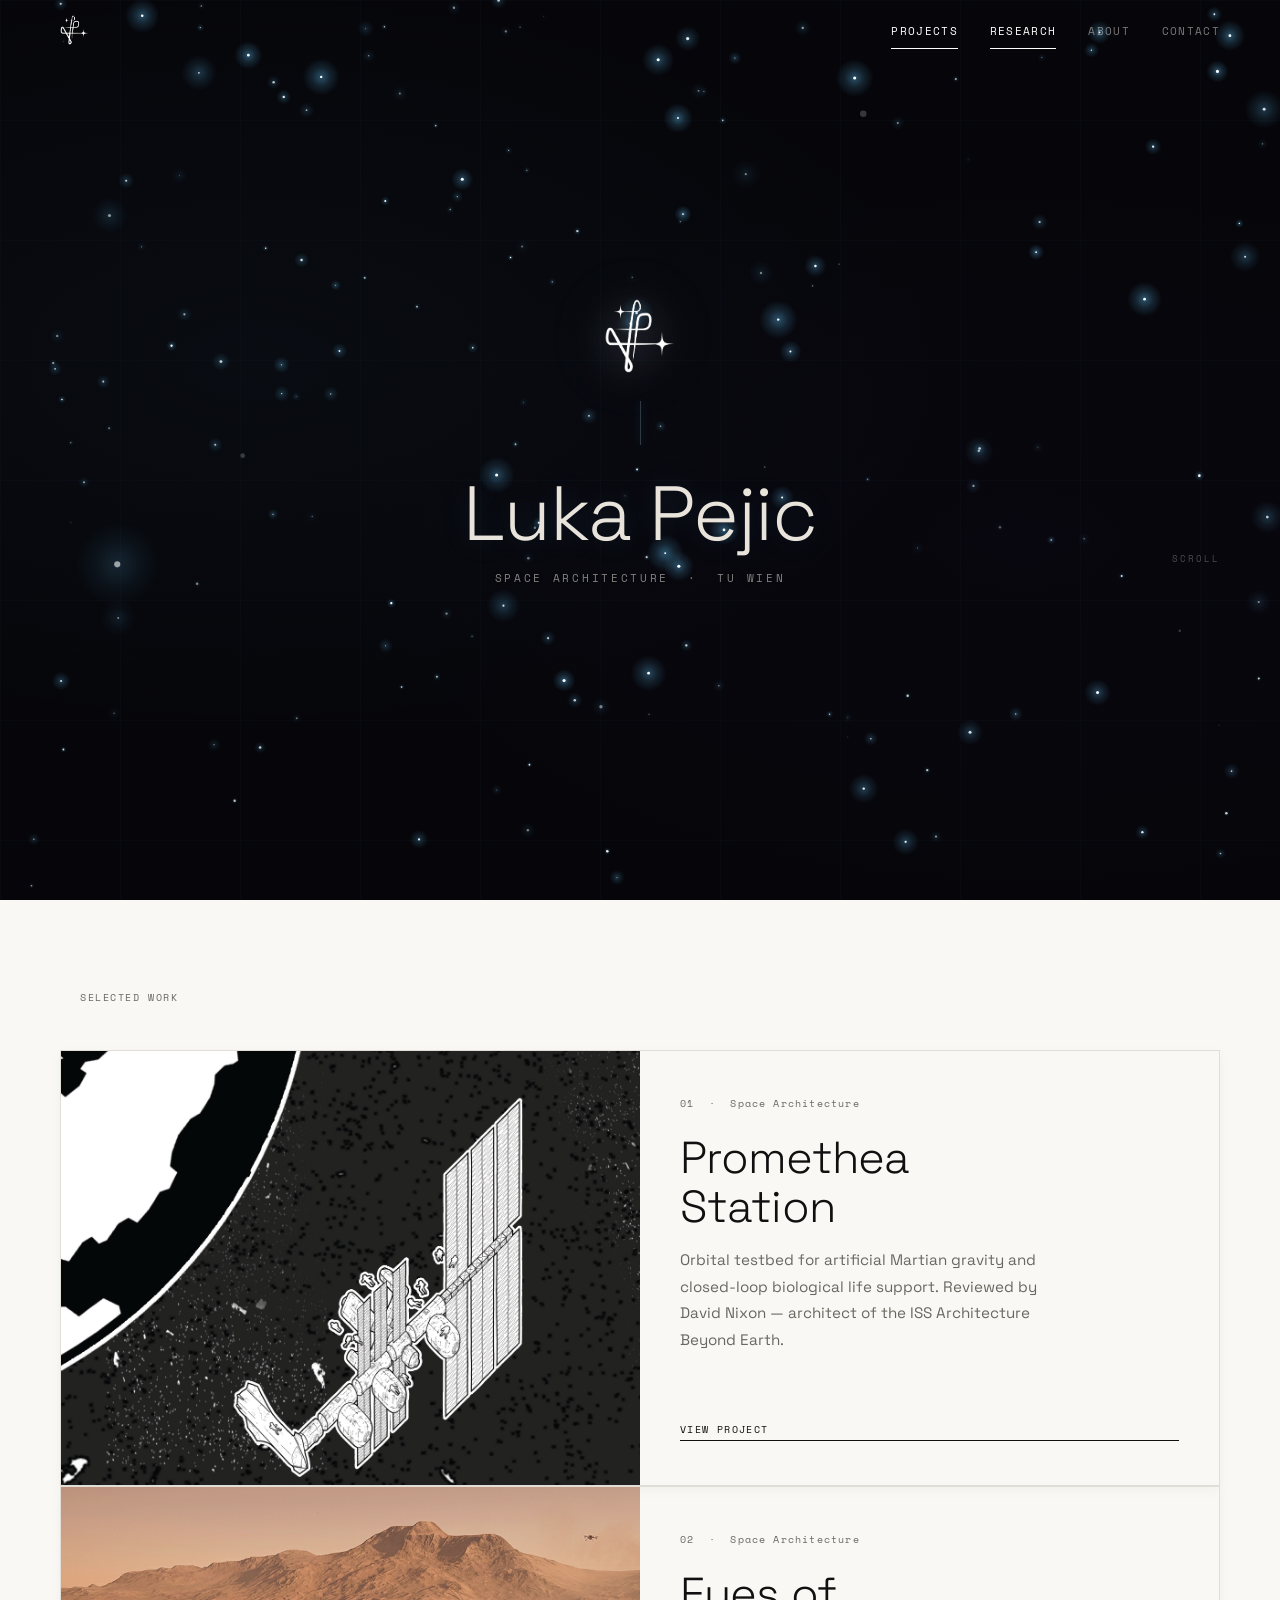
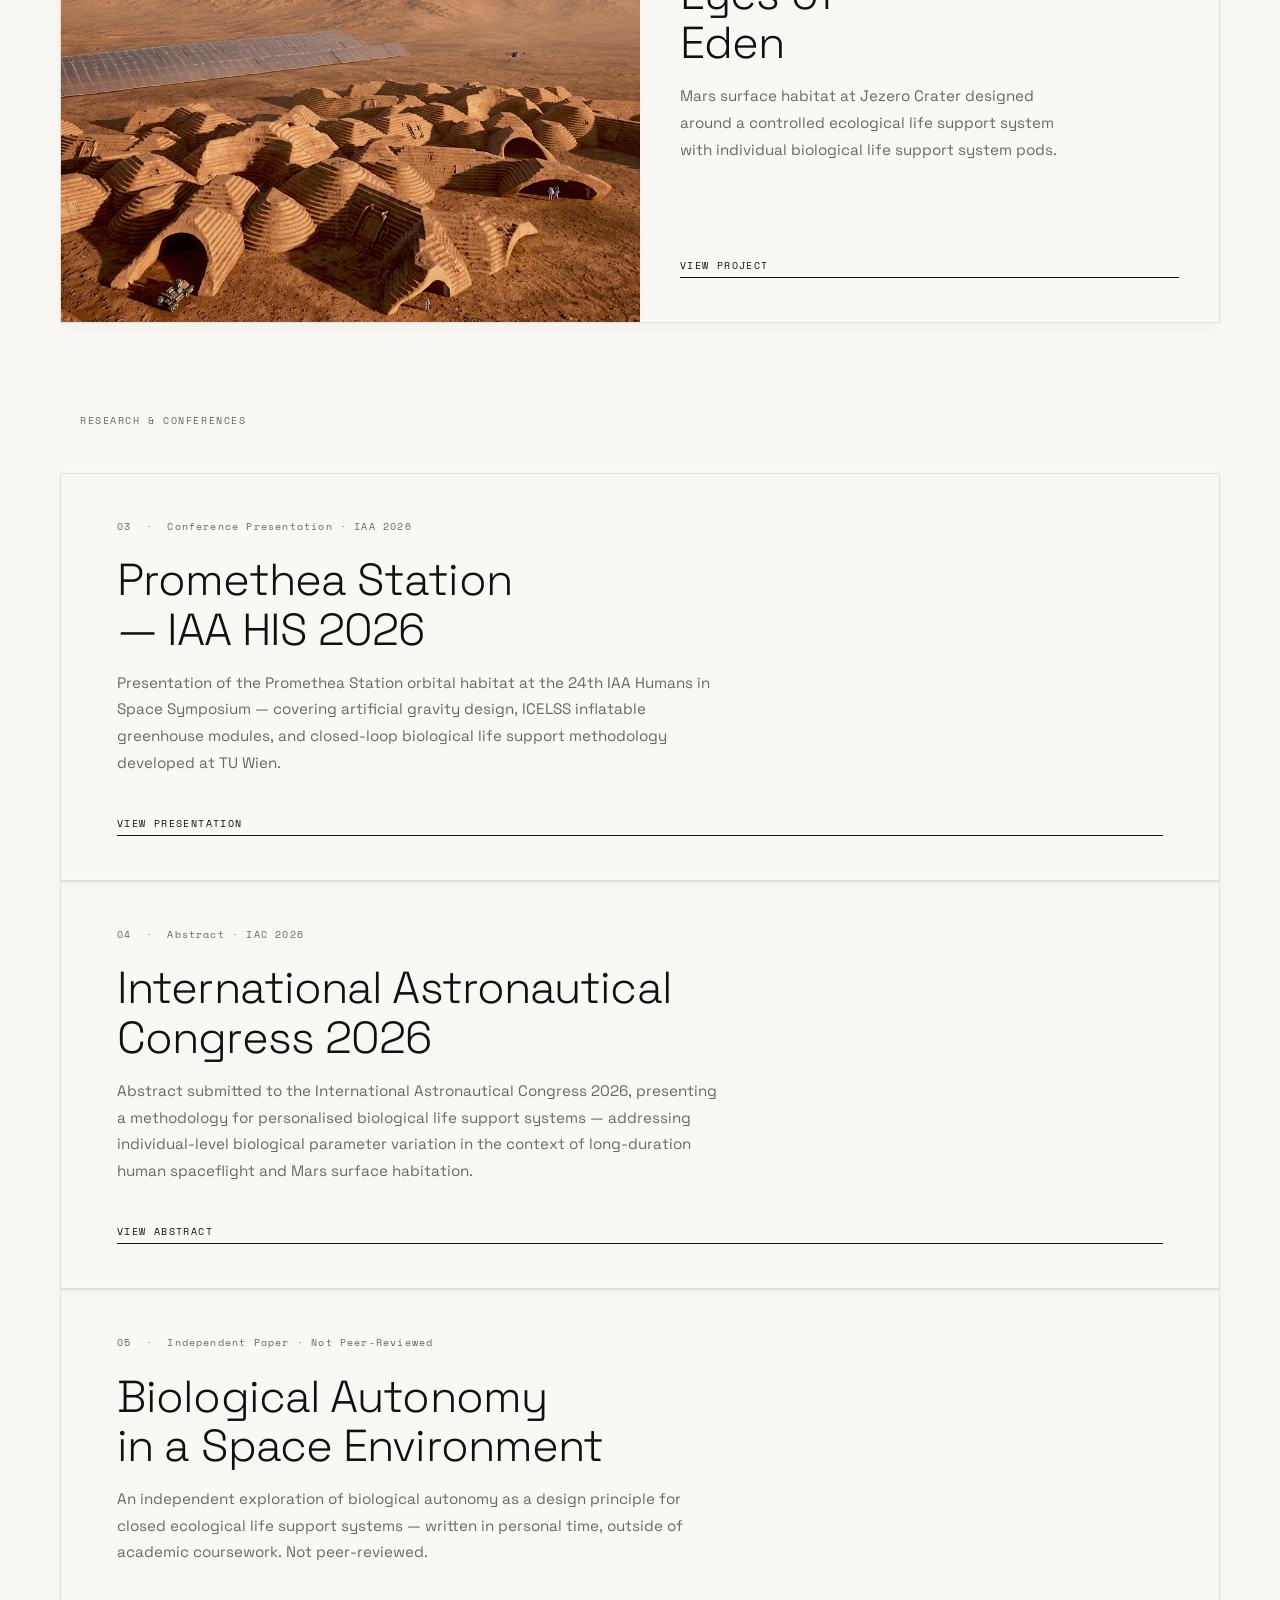
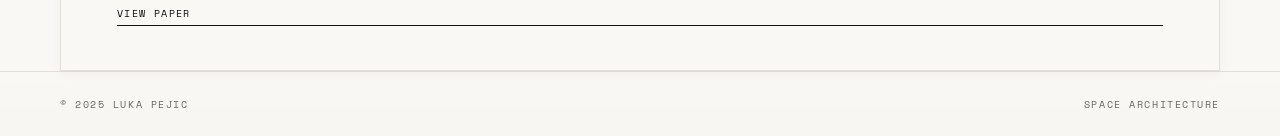
==== commit cd20dd91: "Remove Technical Data section; add SpinCalc to Construction Details; add David Nixon review section;" ====
--- a/index.html
+++ b/index.html
@@ -49,7 +49,7 @@
         <div>
           <p class="card__num">01 &nbsp;·&nbsp; Space Architecture</p>
           <h2 class="card__title">Promethea<br>Station</h2>
-          <p class="card__desc">Orbital testbed for artificial Martian gravity and closed-loop biological life support. 6 Starship launches. Reviewed by David Nixon — architect of the ISS Architecture Beyond Earth — who noted that none of the designs developed by the aerospace industry so far addresses reduced gravity research capability, and that this design shows it would be physically quite possible to add that capability to a conventional space station design.</p>
+          <p class="card__desc">Orbital testbed for artificial Martian gravity and closed-loop biological life support. Reviewed by David Nixon — architect of the ISS Architecture Beyond Earth.</p>
         </div>
         <span class="card__cta">View Project</span>
       </div>
@@ -62,7 +62,7 @@
         <div>
           <p class="card__num">02 &nbsp;·&nbsp; Space Architecture</p>
           <h2 class="card__title">Eyes of<br>Eden</h2>
-          <p class="card__desc">Mars surface habitat at Jezero Crater designed for long-duration human settlement. Inflatable modules constrained by Starship payload dimensions, reinforced with 3D-printed regolith walls, centred on a biological life support system with individual plant pod control for lighting spectrum, nutrient solution, and atmospheric composition.</p>
+          <p class="card__desc">Mars surface habitat at Jezero Crater designed around a controlled ecological life support system with individual biological life support system pods.</p>
         </div>
         <span class="card__cta">View Project</span>
       </div>
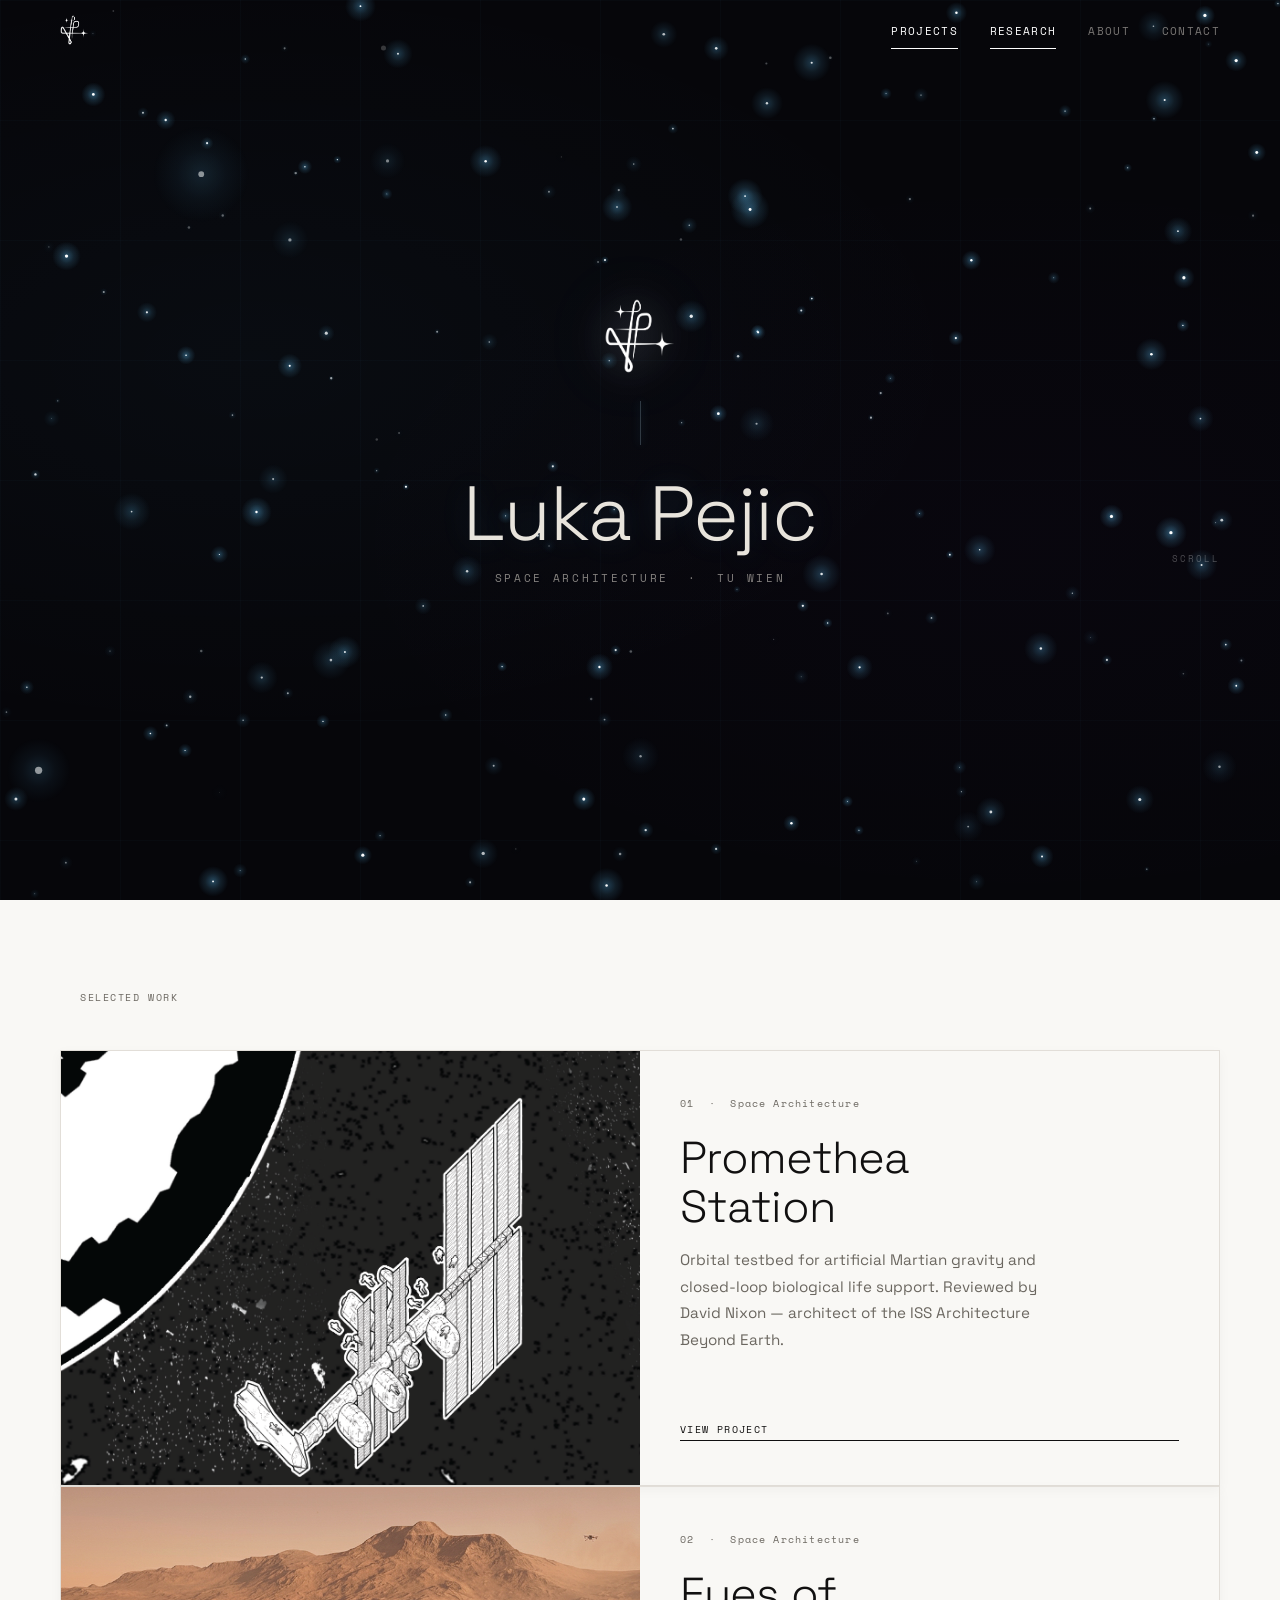
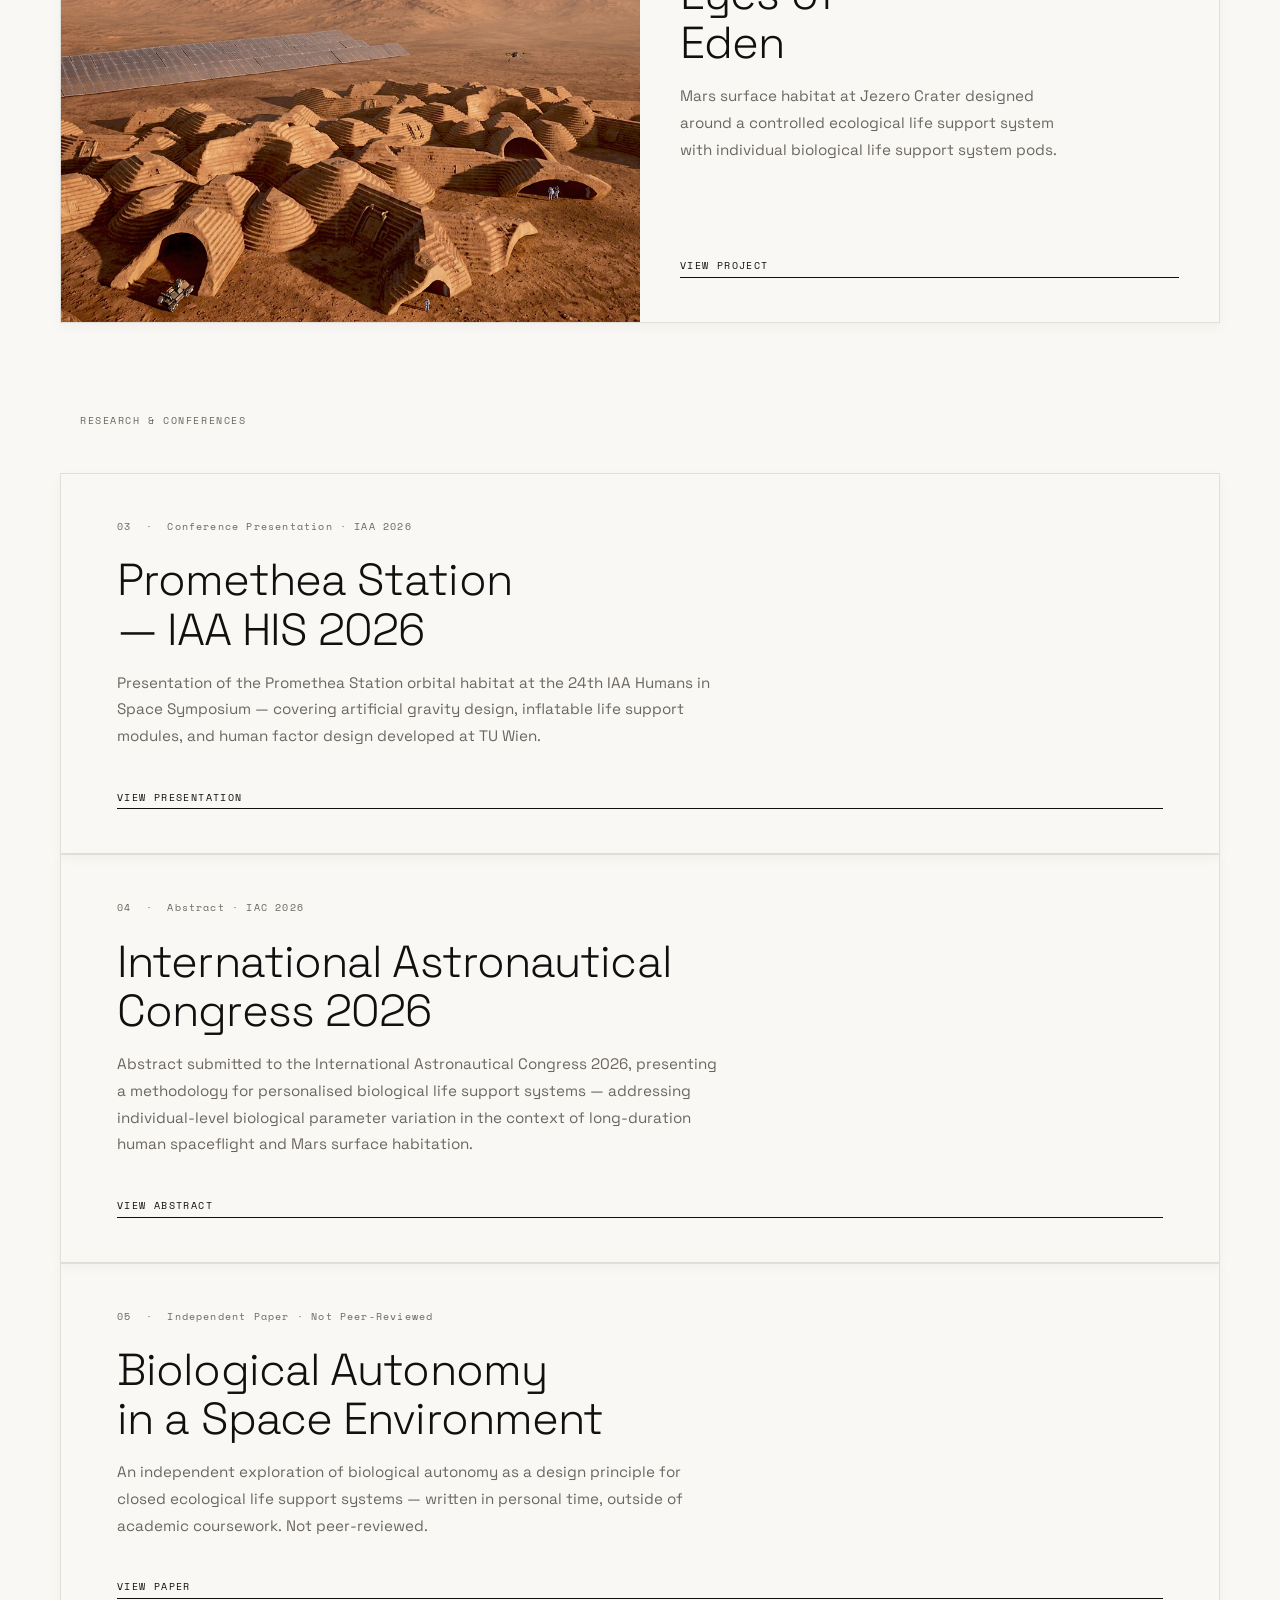
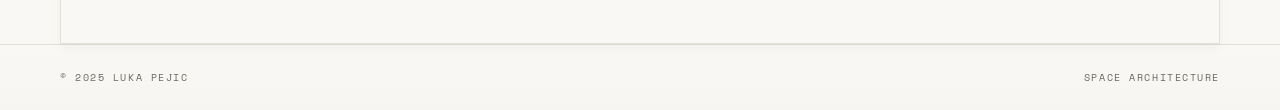
==== commit f0d44850: "Update IAA HIS 2026 card description on landing page Co-Authored-By: Claude Sonnet 4.6 <noreply@anth" ====
--- a/index.html
+++ b/index.html
@@ -78,7 +78,7 @@
         <div>
           <p class="card__num">03 &nbsp;·&nbsp; Conference Presentation · IAA 2026</p>
           <h2 class="card__title">Promethea Station<br>— IAA HIS 2026</h2>
-          <p class="card__desc">Presentation of the Promethea Station orbital habitat at the 24th IAA Humans in Space Symposium — covering artificial gravity design, ICELSS inflatable greenhouse modules, and closed-loop biological life support methodology developed at TU Wien.</p>
+          <p class="card__desc">Presentation of the Promethea Station orbital habitat at the 24th IAA Humans in Space Symposium — covering artificial gravity design, inflatable life support modules, and human factor design developed at TU Wien.</p>
         </div>
         <span class="card__cta">View Presentation</span>
       </div>
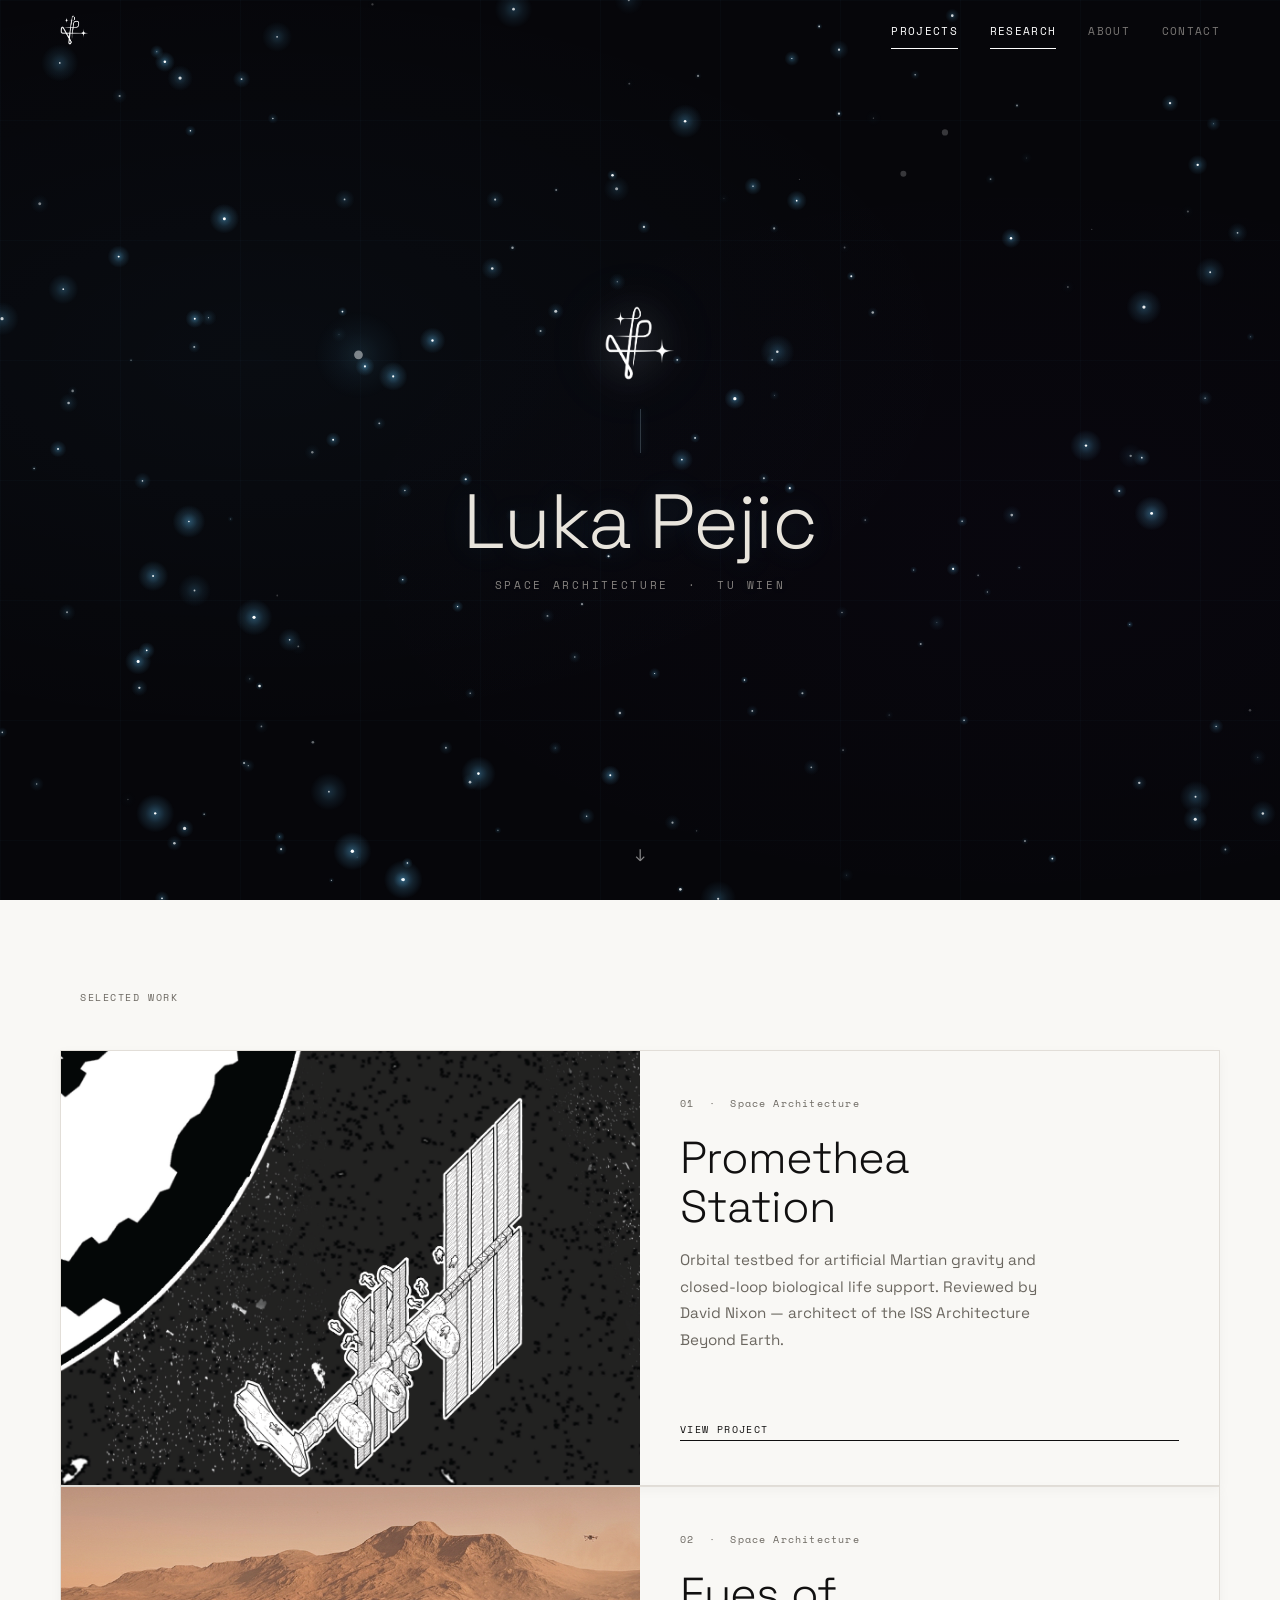
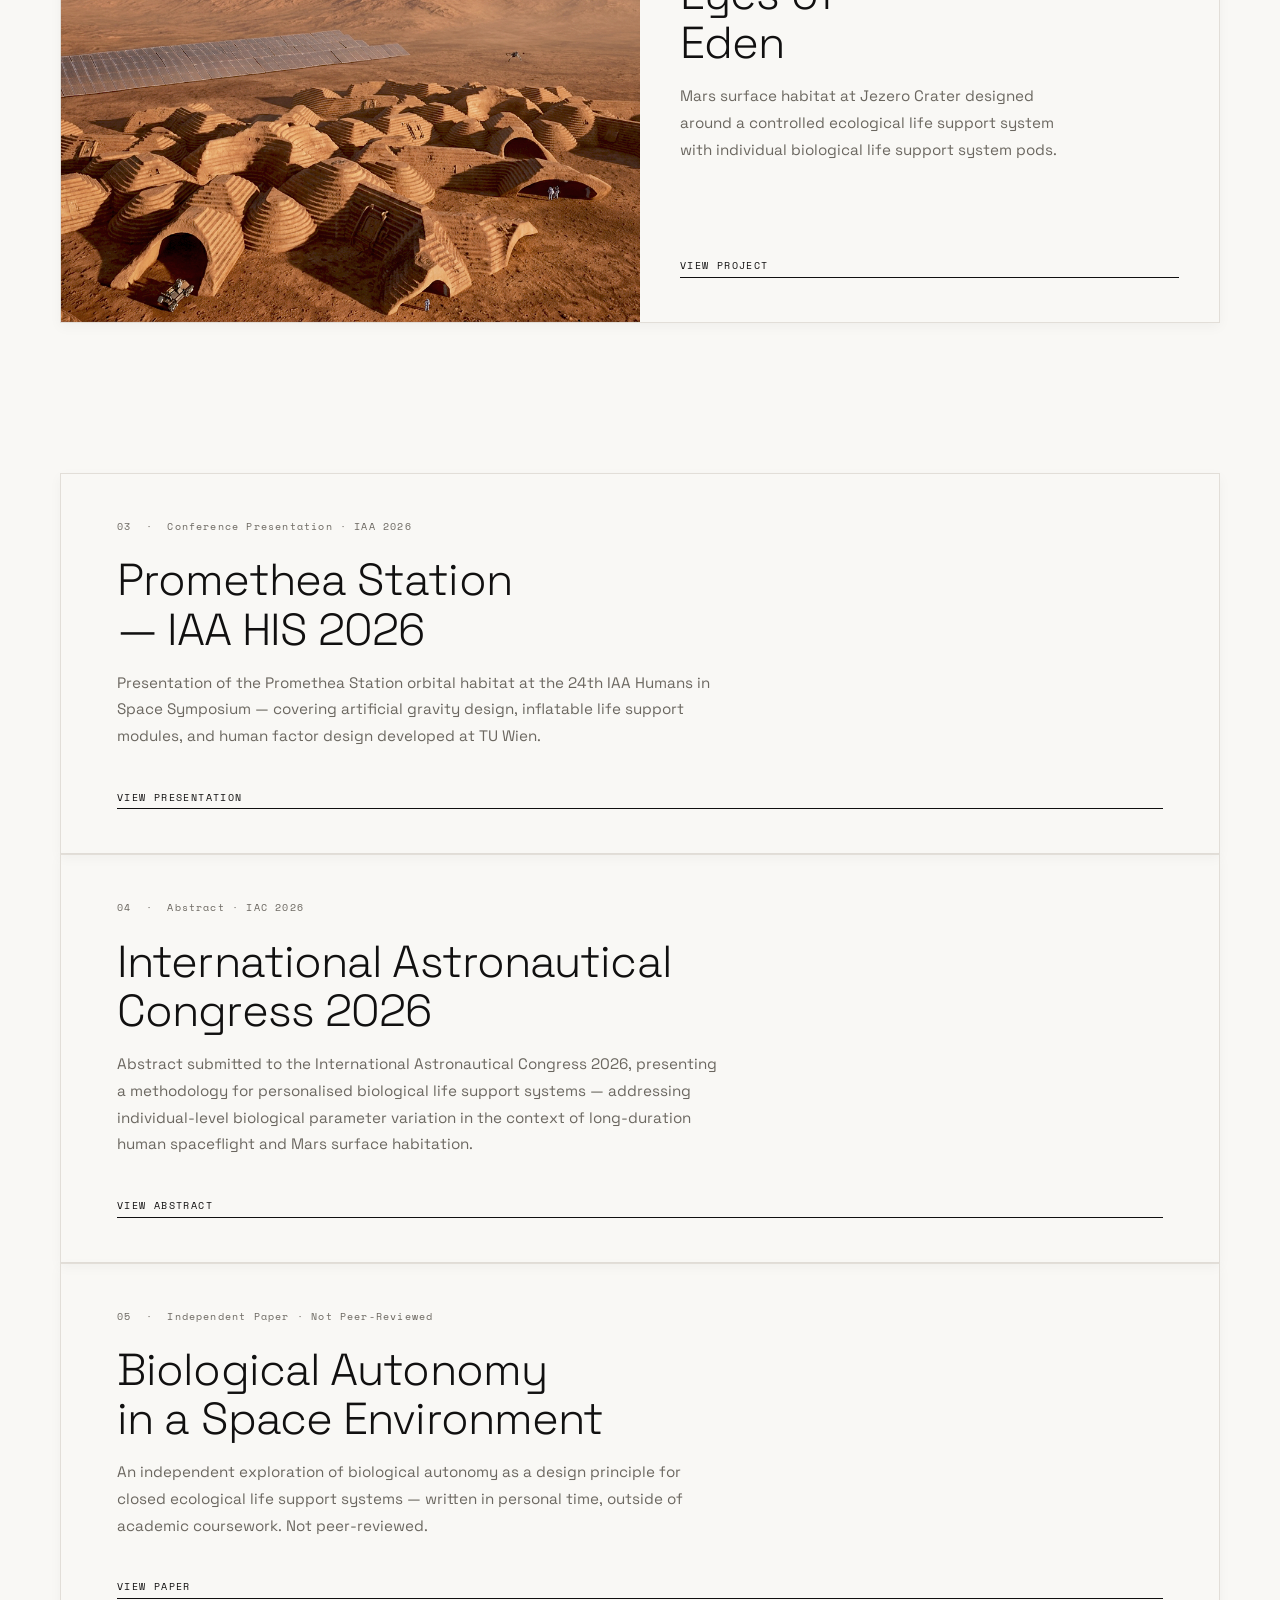
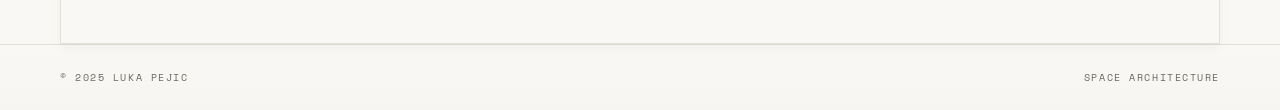
==== commit ab280ef5: "Replace scroll text with animated arrow indicator at bottom centre - Changed 'Scroll' label to '↓' a" ====
--- a/index.html
+++ b/index.html
@@ -34,7 +34,7 @@
     <div class="hero__rule"></div>
     <h1 class="hero__name reveal">Luka Pejic</h1>
     <p class="hero__sub reveal">Space Architecture &nbsp;·&nbsp; TU Wien</p>
-    <span class="hero__scroll" aria-hidden="true">Scroll</span>
+    <span class="hero__scroll" aria-hidden="true">↓</span>
   </section>
 
   <div id="work">
--- a/css/style.css
+++ b/css/style.css
@@ -194,14 +194,13 @@
 .hero__scroll {
   position: absolute; bottom: max(36px, env(safe-area-inset-bottom) + 16px);
   left: 50%; transform: translateX(-50%);
-  font-family: var(--mono); font-size: 0.58rem; letter-spacing: 0.22em;
-  text-transform: uppercase; color: var(--muted);
-  animation: bob 2.2s ease-in-out infinite;
+  font-size: 1.05rem; line-height: 1; color: var(--muted);
+  animation: scroll-hint 2.4s ease-in-out infinite;
   pointer-events: none;
 }
-@keyframes bob {
-  0%, 100% { transform: translateX(-50%) translateY(0);   }
-  50%       { transform: translateX(-50%) translateY(7px); }
+@keyframes scroll-hint {
+  0%, 100% { transform: translateX(-50%) translateY(0);   opacity: 0.35; }
+  60%       { transform: translateX(-50%) translateY(5px); opacity: 0.8;  }
 }
 
 /* ── SPACE HERO VARIANT ──────────────────────────────────────── */
@@ -256,8 +255,9 @@
   font-weight: 400;
 }
 .hero--space .hero__scroll {
-  color: rgba(255,255,255,0.28);
-  animation: bob 2.8s ease-in-out infinite;
+  position: absolute; /* reassert — overridden by .hero--space > *:not(.starfield) */
+  color: rgba(255,255,255,0.5);
+  animation: scroll-hint 2.8s ease-in-out infinite;
 }
 
 /* coordinates grid overlay — tech aesthetic */
@@ -813,7 +813,7 @@
 /* =============================================================
    CONTACT PAGE
    ============================================================= */
-.contact-grid { display: grid; grid-template-columns: 1fr 1fr; gap: 80px; align-items: start; }
+.contact-grid { display: grid; grid-template-columns: 1fr 1fr; gap: 80px; align-items: center; }
 .contact-link {
   display: flex; justify-content: space-between; align-items: center;
   padding: 24px 0; border-top: 1px solid var(--border);
@@ -843,7 +843,6 @@
   .about-sidebar { position: static; }
   .about-photo { aspect-ratio: 4/3; max-width: 320px; }
   .contact-grid  { grid-template-columns: 1fr; gap: 48px; }
-  .contact-grid > div:last-child { padding-top: 0 !important; }
 }
 
 /* =============================================================
@@ -924,6 +923,9 @@
 
   /* Sec head spacing */
   .sec-head { margin-bottom: 32px; flex-wrap: wrap; gap: 6px 16px; }
+
+  /* Blockquote (David Nixon review) */
+  blockquote { padding-left: 18px !important; }
 }
 
 /* =============================================================
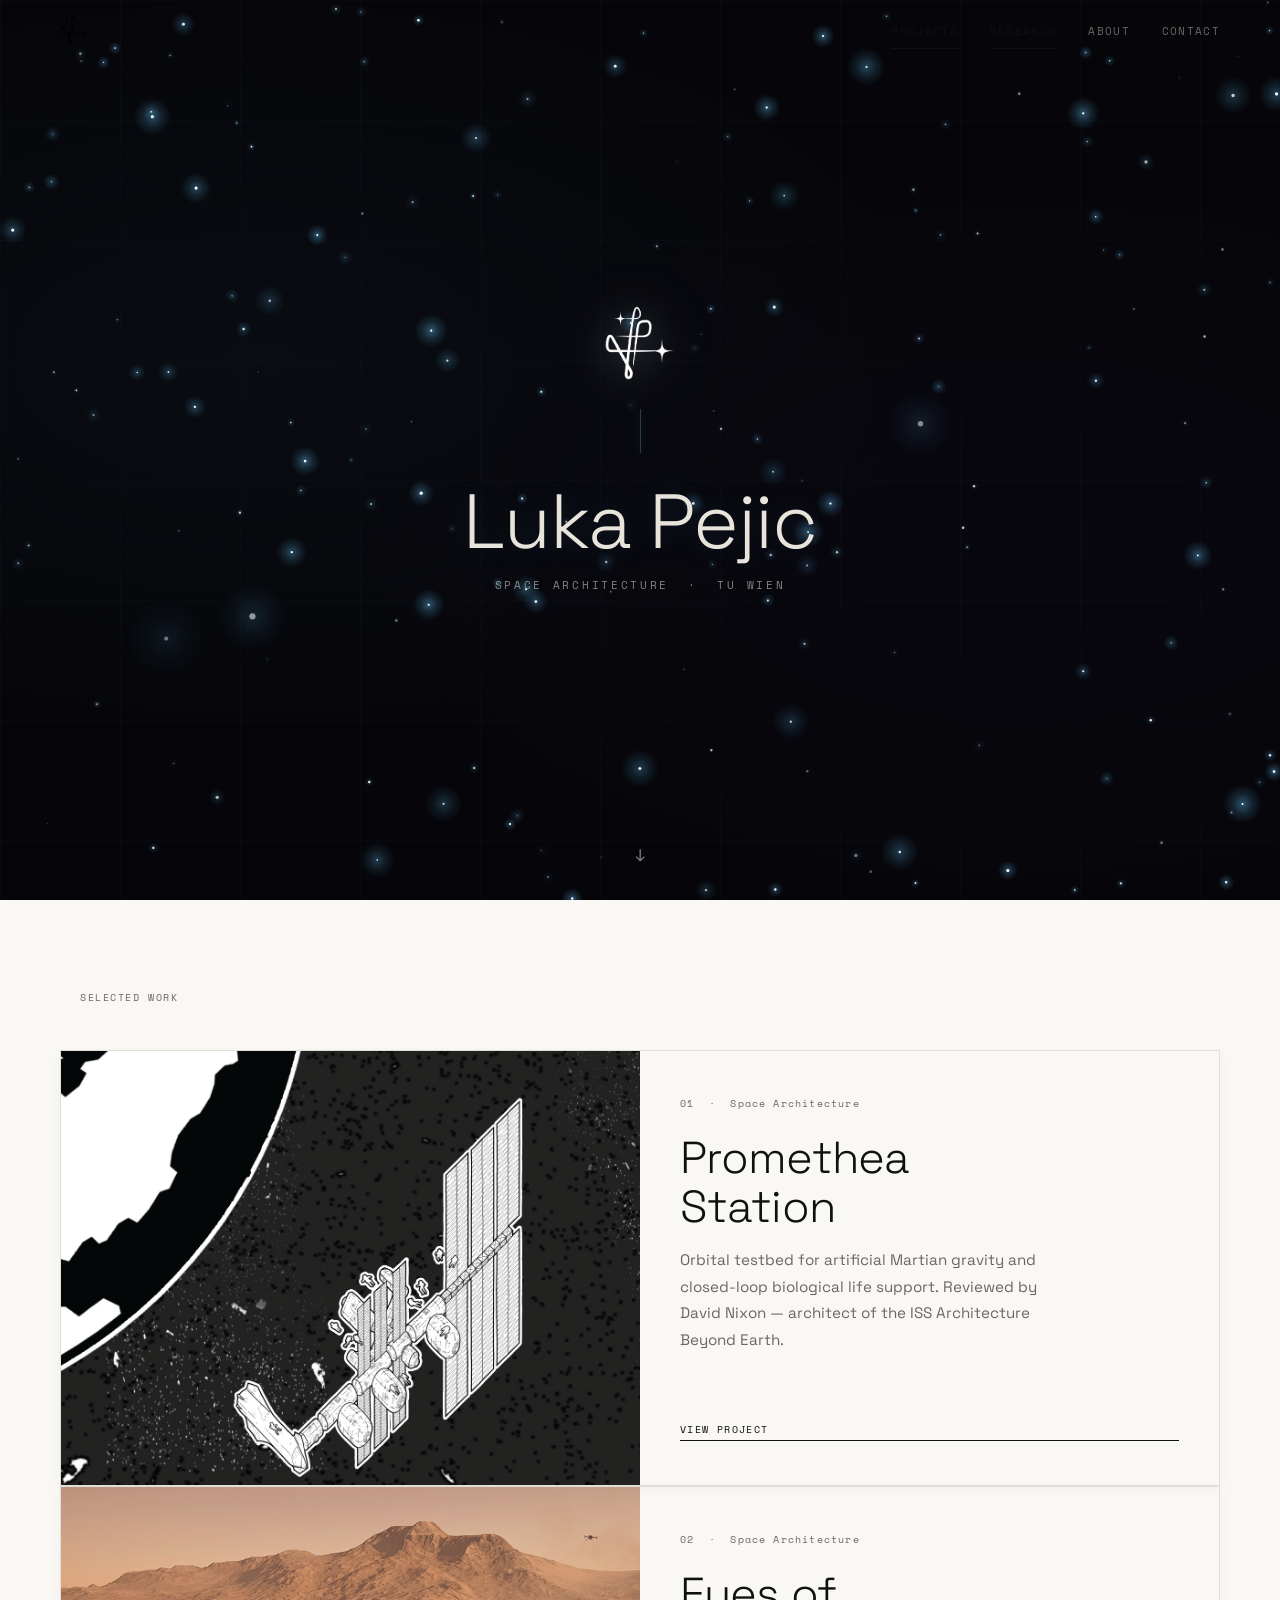
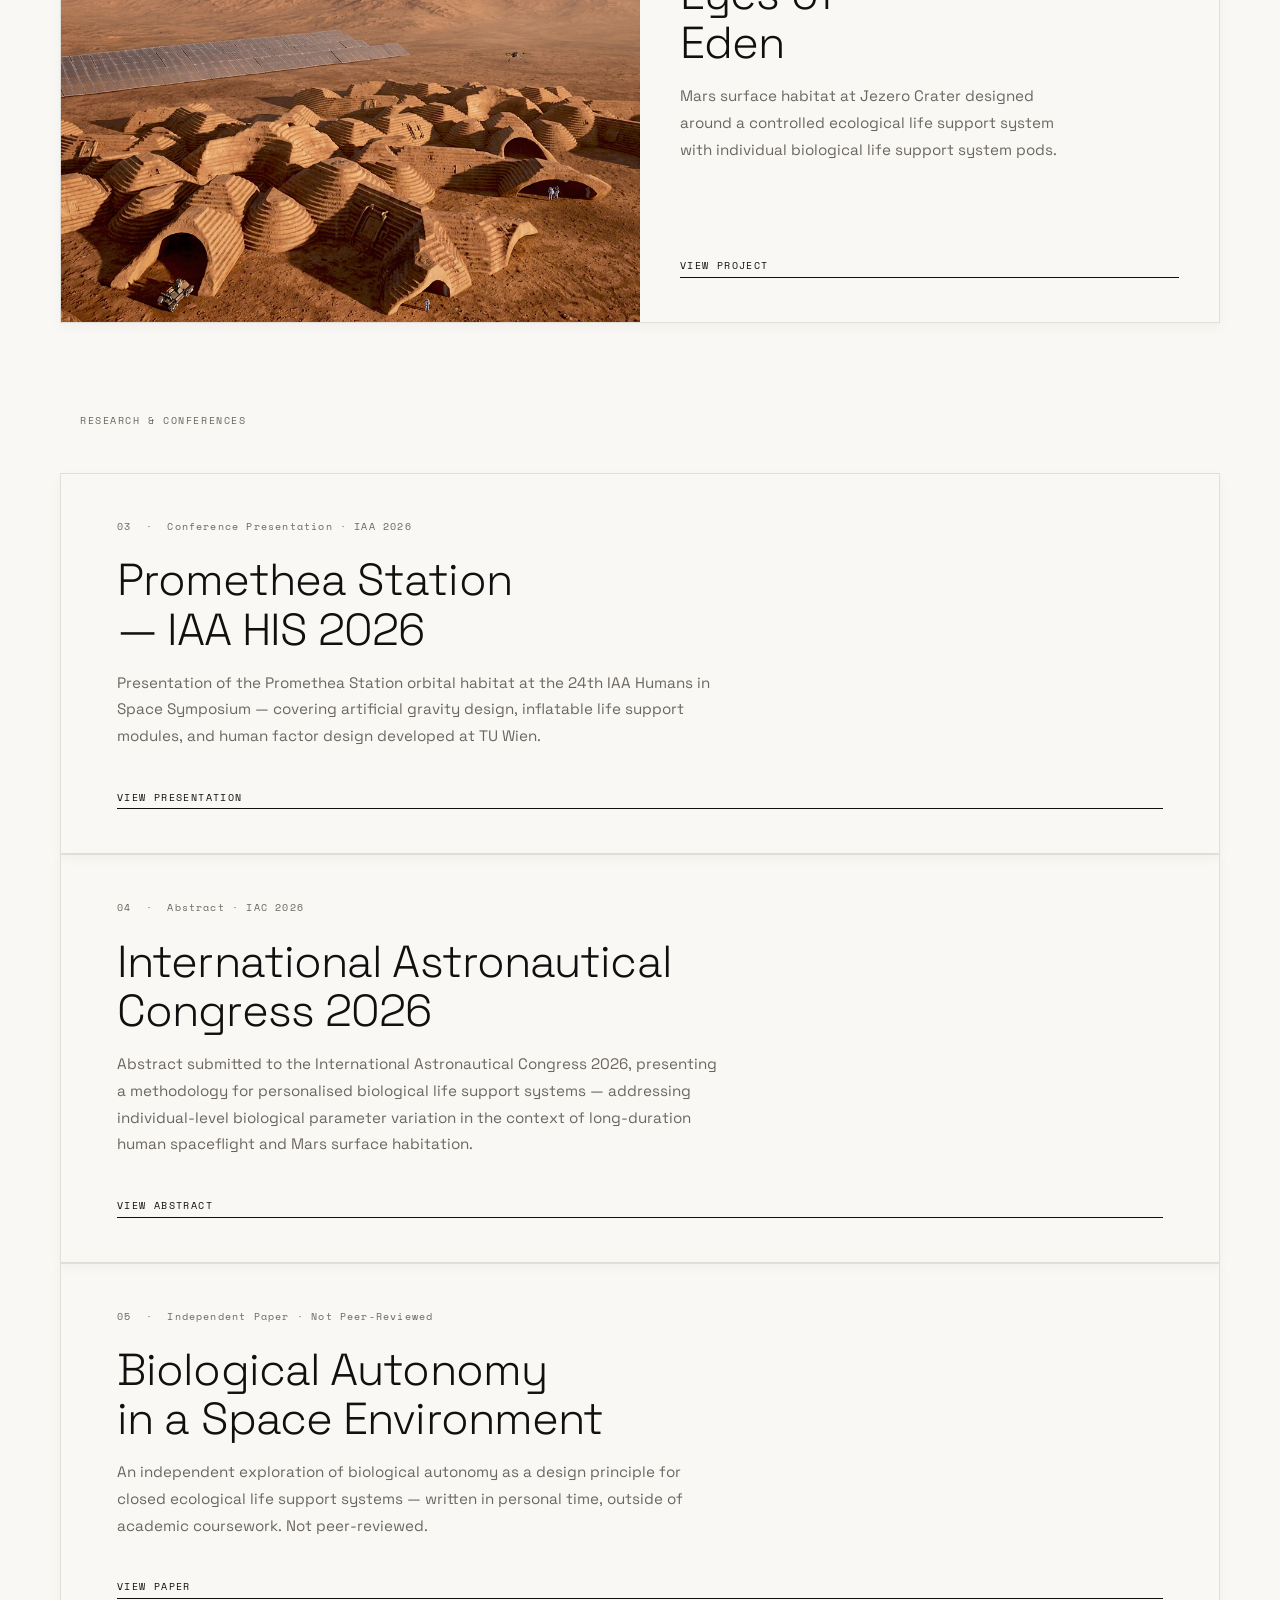
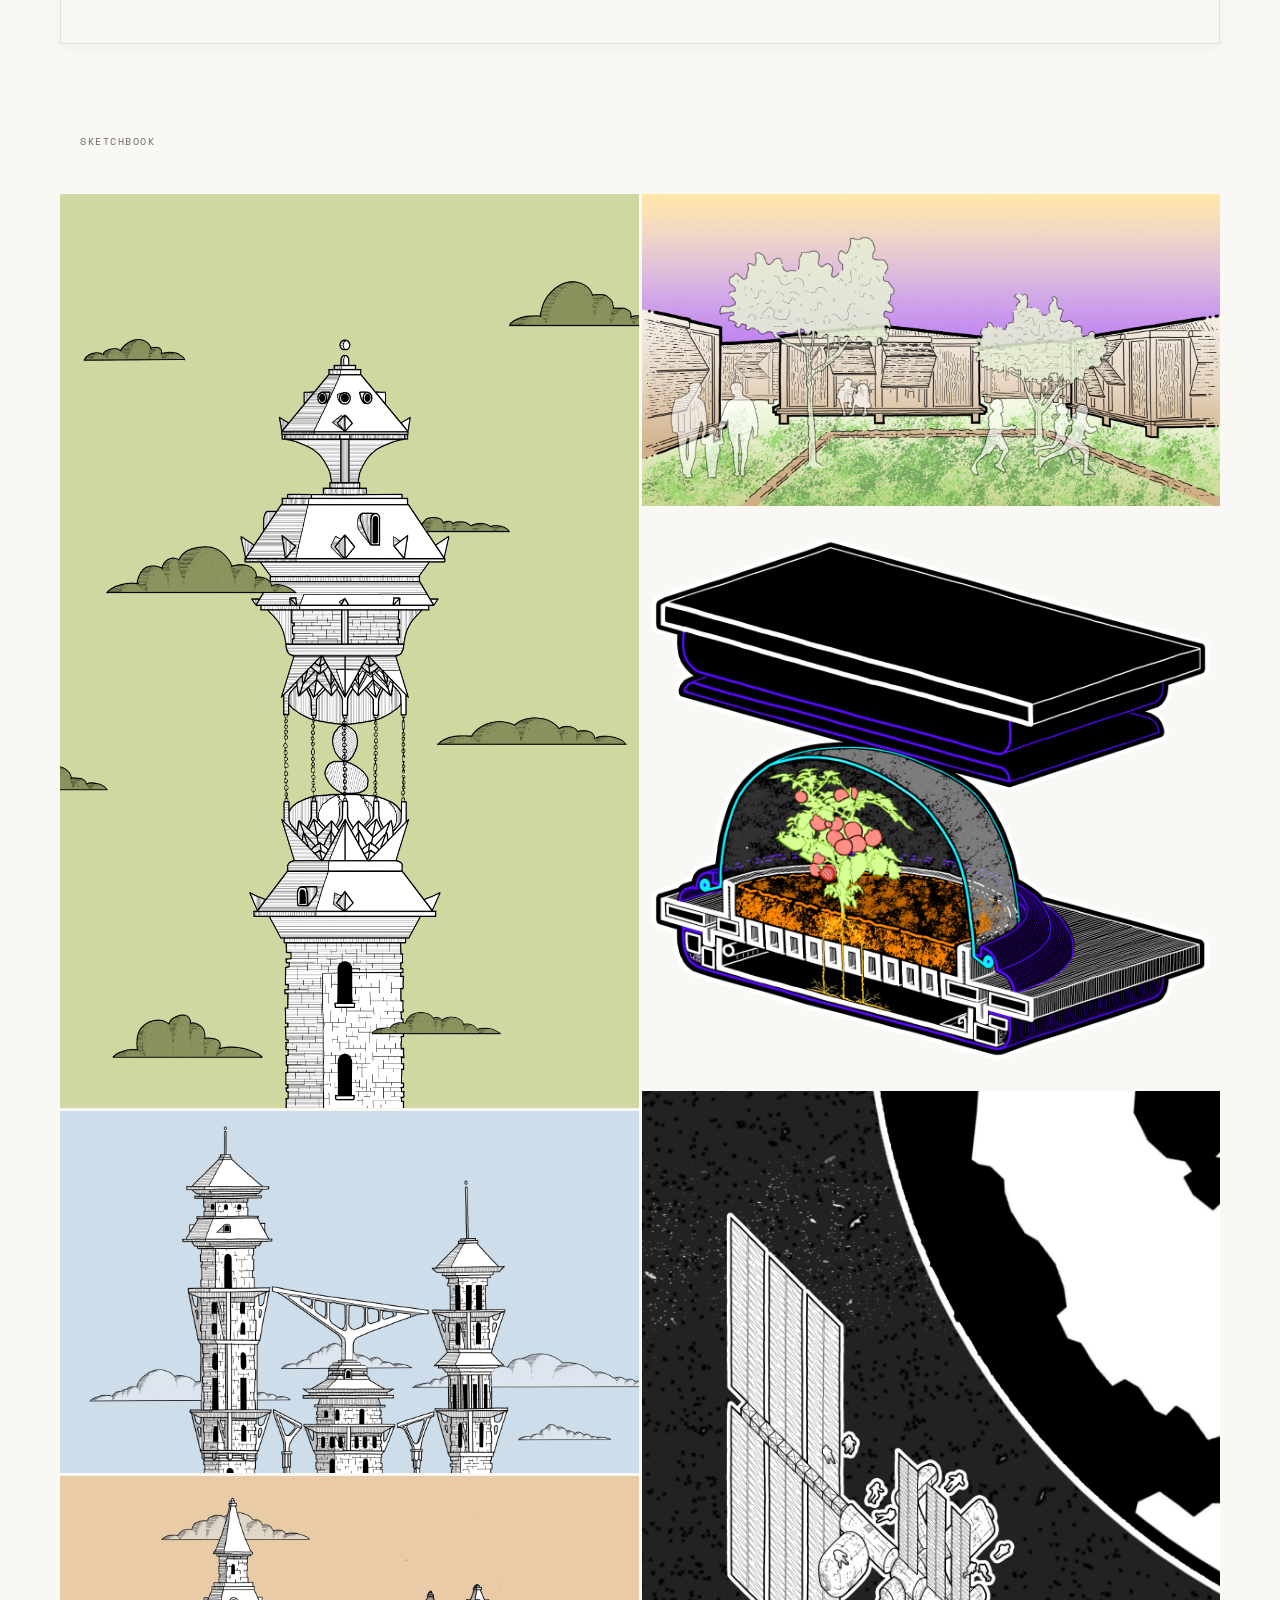
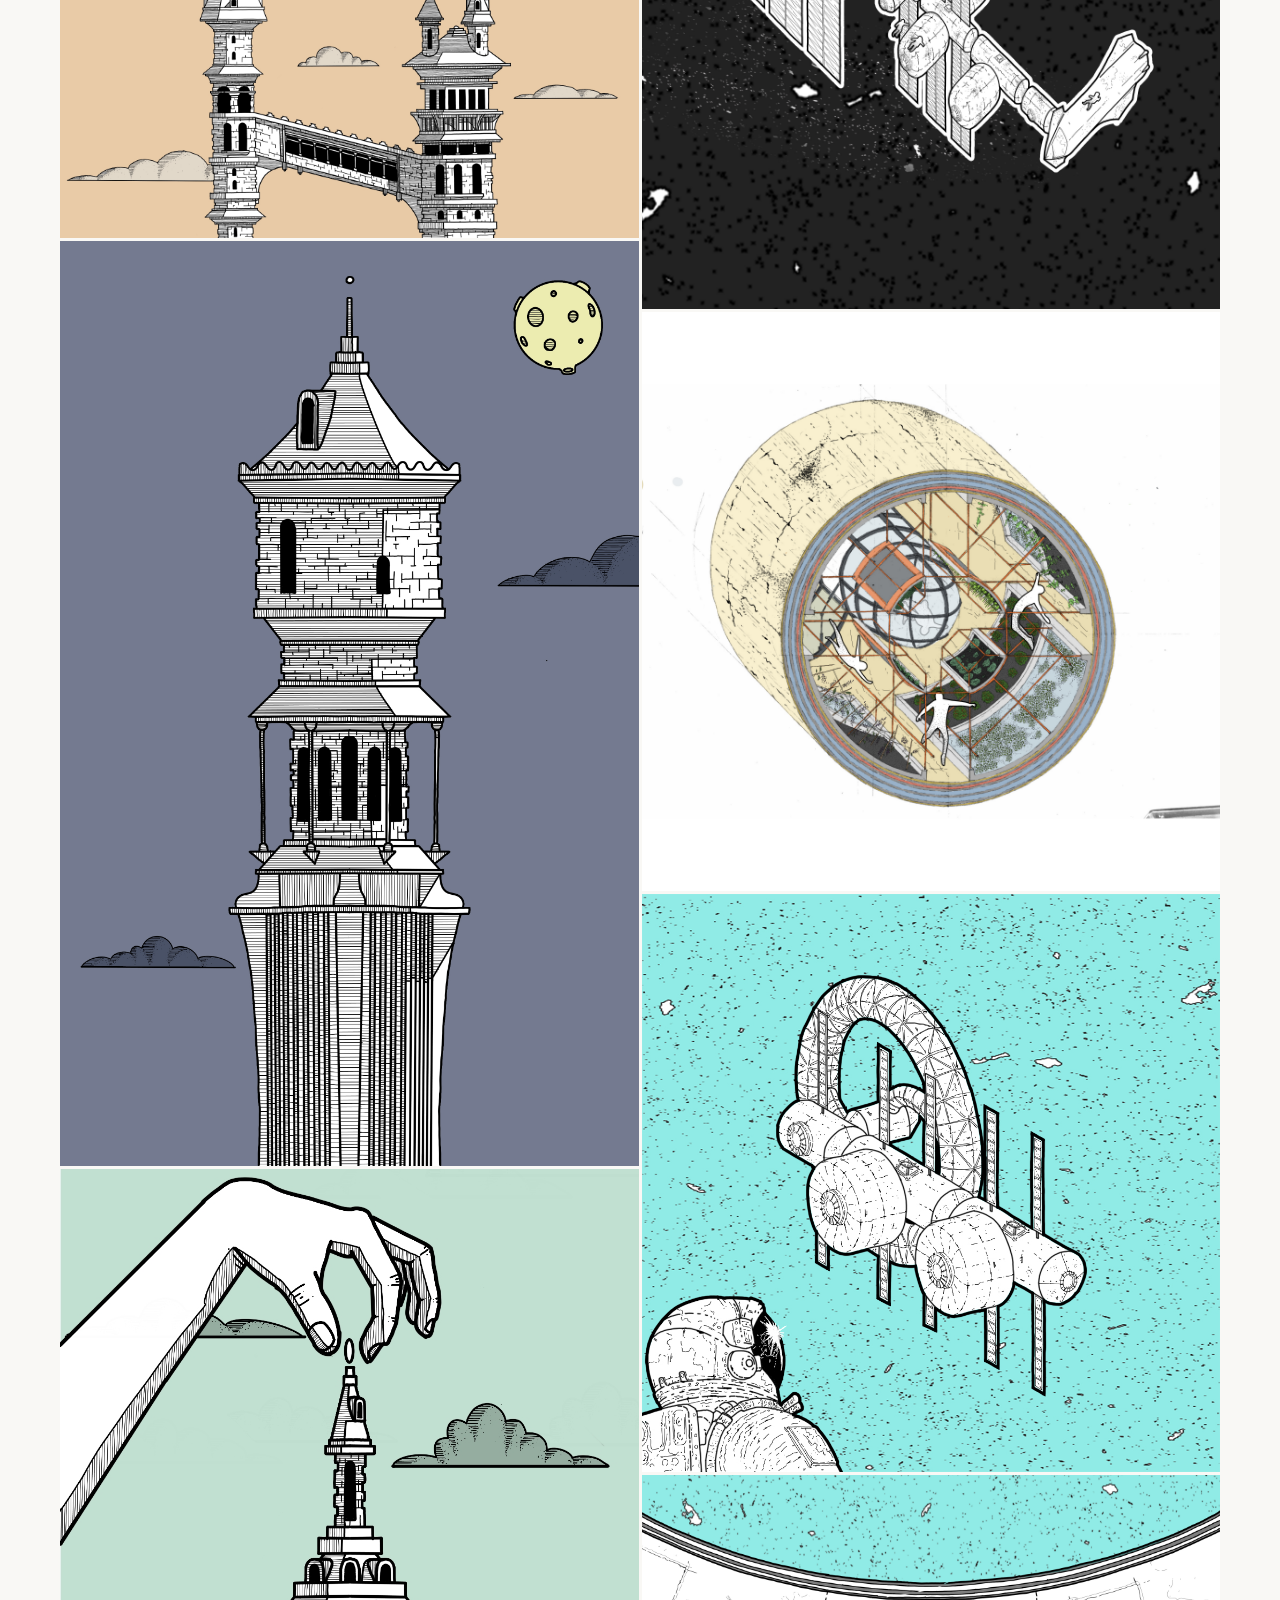
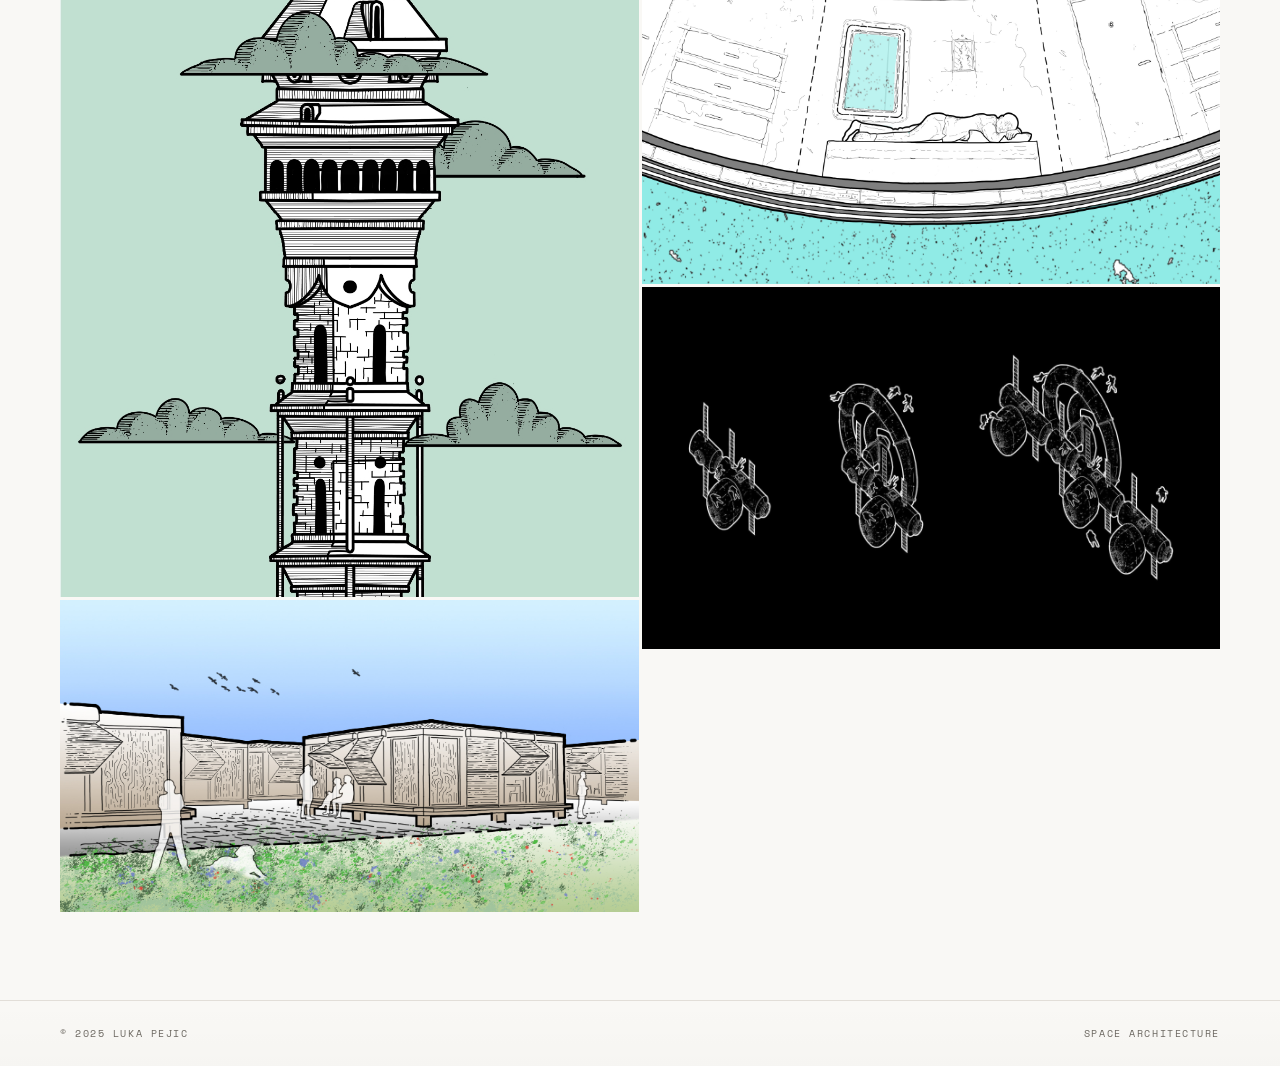
==== commit f99ec813: "Add Sketchbook section to landing page - New #sketchbook section below Research with 13 illustration" ====
--- a/index.html
+++ b/index.html
@@ -105,6 +105,27 @@
     </a>
   </div>
 
+  <div id="sketchbook">
+    <div class="sketchbook-label reveal">
+      <p class="label">Sketchbook</p>
+    </div>
+    <div class="sketchbook-grid reveal">
+      <img src="sketchbook/0311.JPG" alt="" loading="lazy">
+      <img src="sketchbook/20_12.jpg" alt="" loading="lazy">
+      <img src="sketchbook/2612.jpg" alt="" loading="lazy">
+      <img src="sketchbook/3102.jpg" alt="" loading="lazy">
+      <img src="sketchbook/34.jpg" alt="" loading="lazy">
+      <img src="sketchbook/Ambibru%20-%20final%20-%20internal%20view%201.jpg" alt="" loading="lazy">
+      <img src="sketchbook/Ambibru%20-%20final%20-%20internal%20view%202.jpg" alt="" loading="lazy">
+      <img src="sketchbook/CELSS%20Pod%20axo_final.png" alt="" loading="lazy">
+      <img src="sketchbook/axo.jpg" alt="" loading="lazy">
+      <img src="sketchbook/greenhouse%20atmo%20final%20illustration.jpg" alt="" loading="lazy">
+      <img src="sketchbook/image%201.jpg" alt="" loading="lazy">
+      <img src="sketchbook/image%204.jpg" alt="" loading="lazy">
+      <img src="sketchbook/promethea%20station%20evolution.jpg" alt="" loading="lazy">
+    </div>
+  </div>
+
   <footer>
     <span class="label">© 2025 Luka Pejic</span>
     <span class="label">Space Architecture</span>
--- a/css/style.css
+++ b/css/style.css
@@ -348,6 +348,22 @@
 /* Research section label */
 .research-label { padding: 88px var(--pad) 44px; max-width: var(--max); margin: 0 auto; }
 
+/* Sketchbook section */
+.sketchbook-label { padding: 88px var(--pad) 44px; max-width: var(--max); margin: 0 auto; }
+.sketchbook-grid {
+  columns: 2;
+  column-gap: 3px;
+  max-width: var(--max);
+  margin: 0 auto;
+  width: calc(100% - var(--pad) * 2);
+  padding-bottom: 88px;
+}
+.sketchbook-grid img {
+  width: 100%; height: auto; display: block;
+  break-inside: avoid;
+  margin-bottom: 3px;
+}
+
 /* =============================================================
    FOOTER
    ============================================================= */
@@ -862,6 +878,8 @@
   .card { grid-template-columns: 1fr; width: calc(100% - 40px); }
   .card--research .card__body { padding: 32px 28px; }
   .research-label { padding: 64px var(--pad) 32px; }
+  .sketchbook-label { padding: 64px var(--pad) 32px; }
+  .sketchbook-grid { columns: 1; width: 100%; padding-bottom: 64px; }
   .card__img   { aspect-ratio: 16/9; }
   .card__body  { padding: 32px 28px; }
   .work-label  { padding: 64px var(--pad) 32px; }
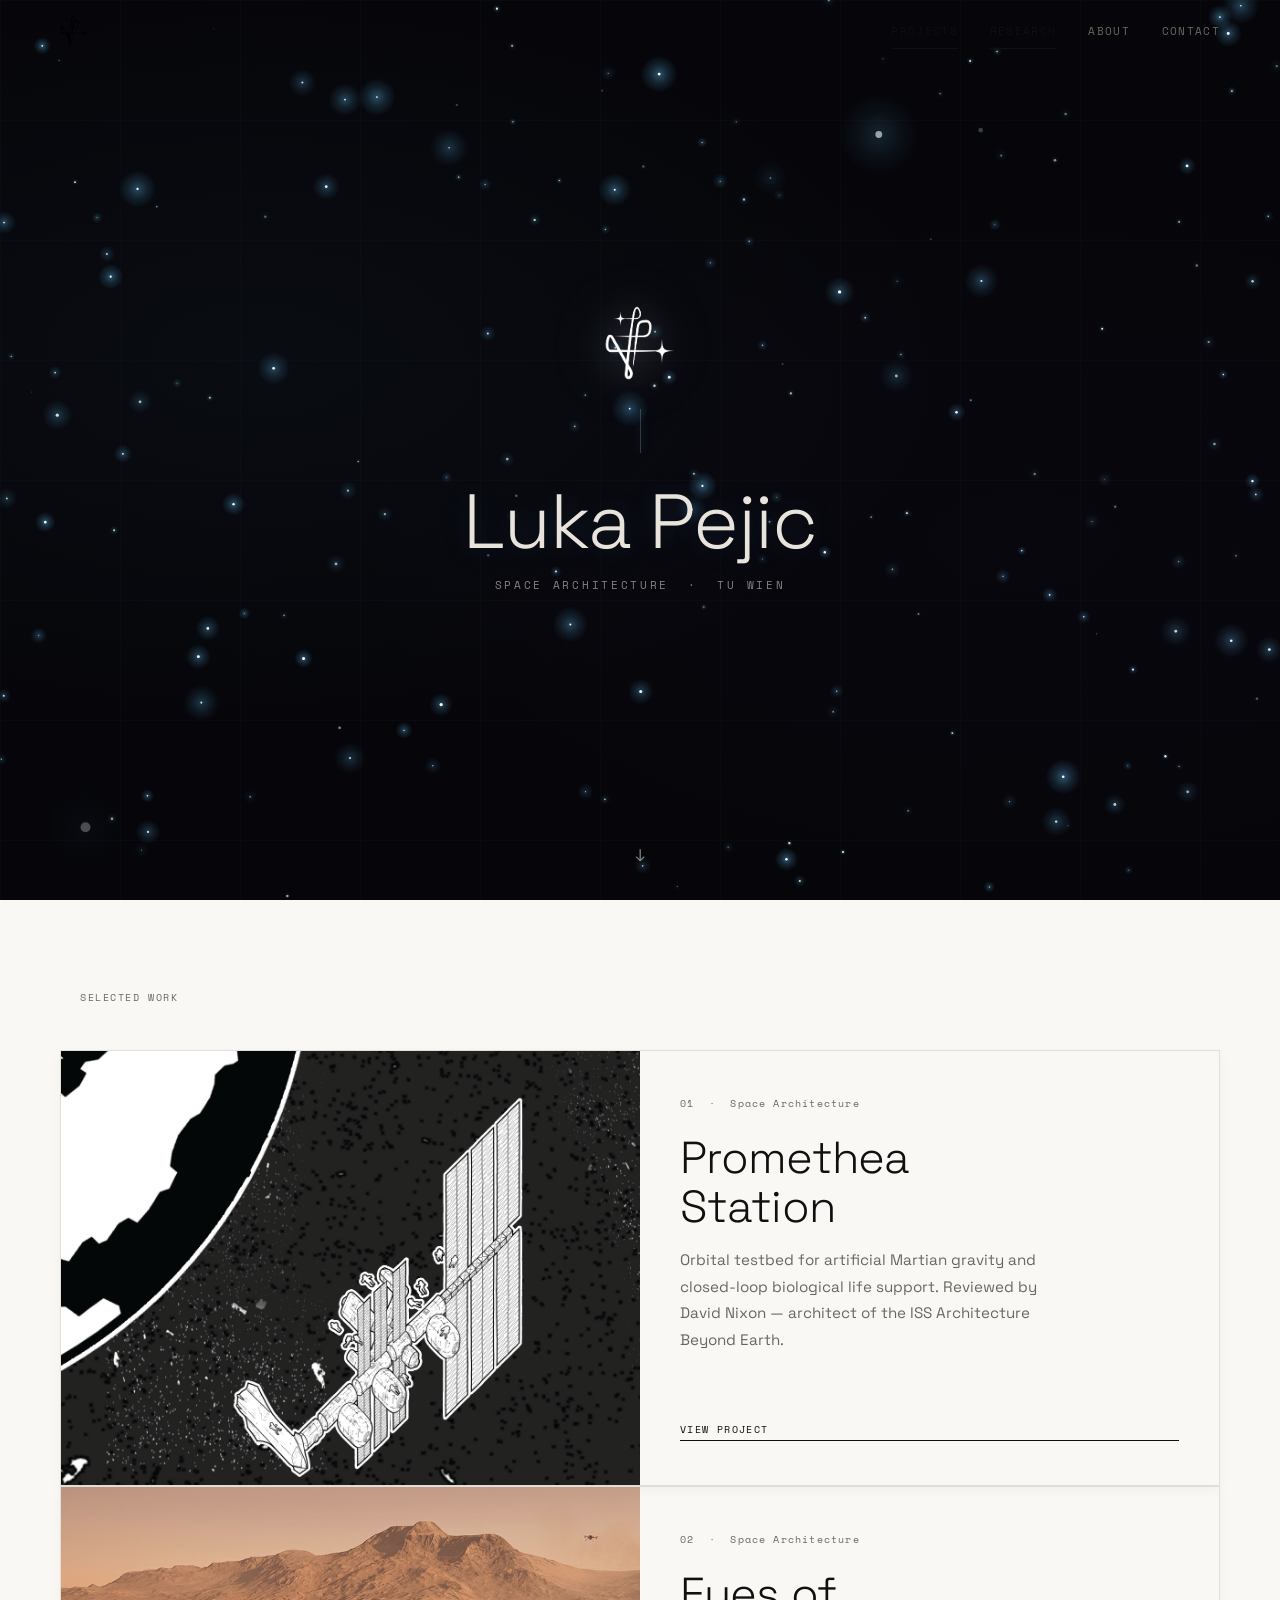
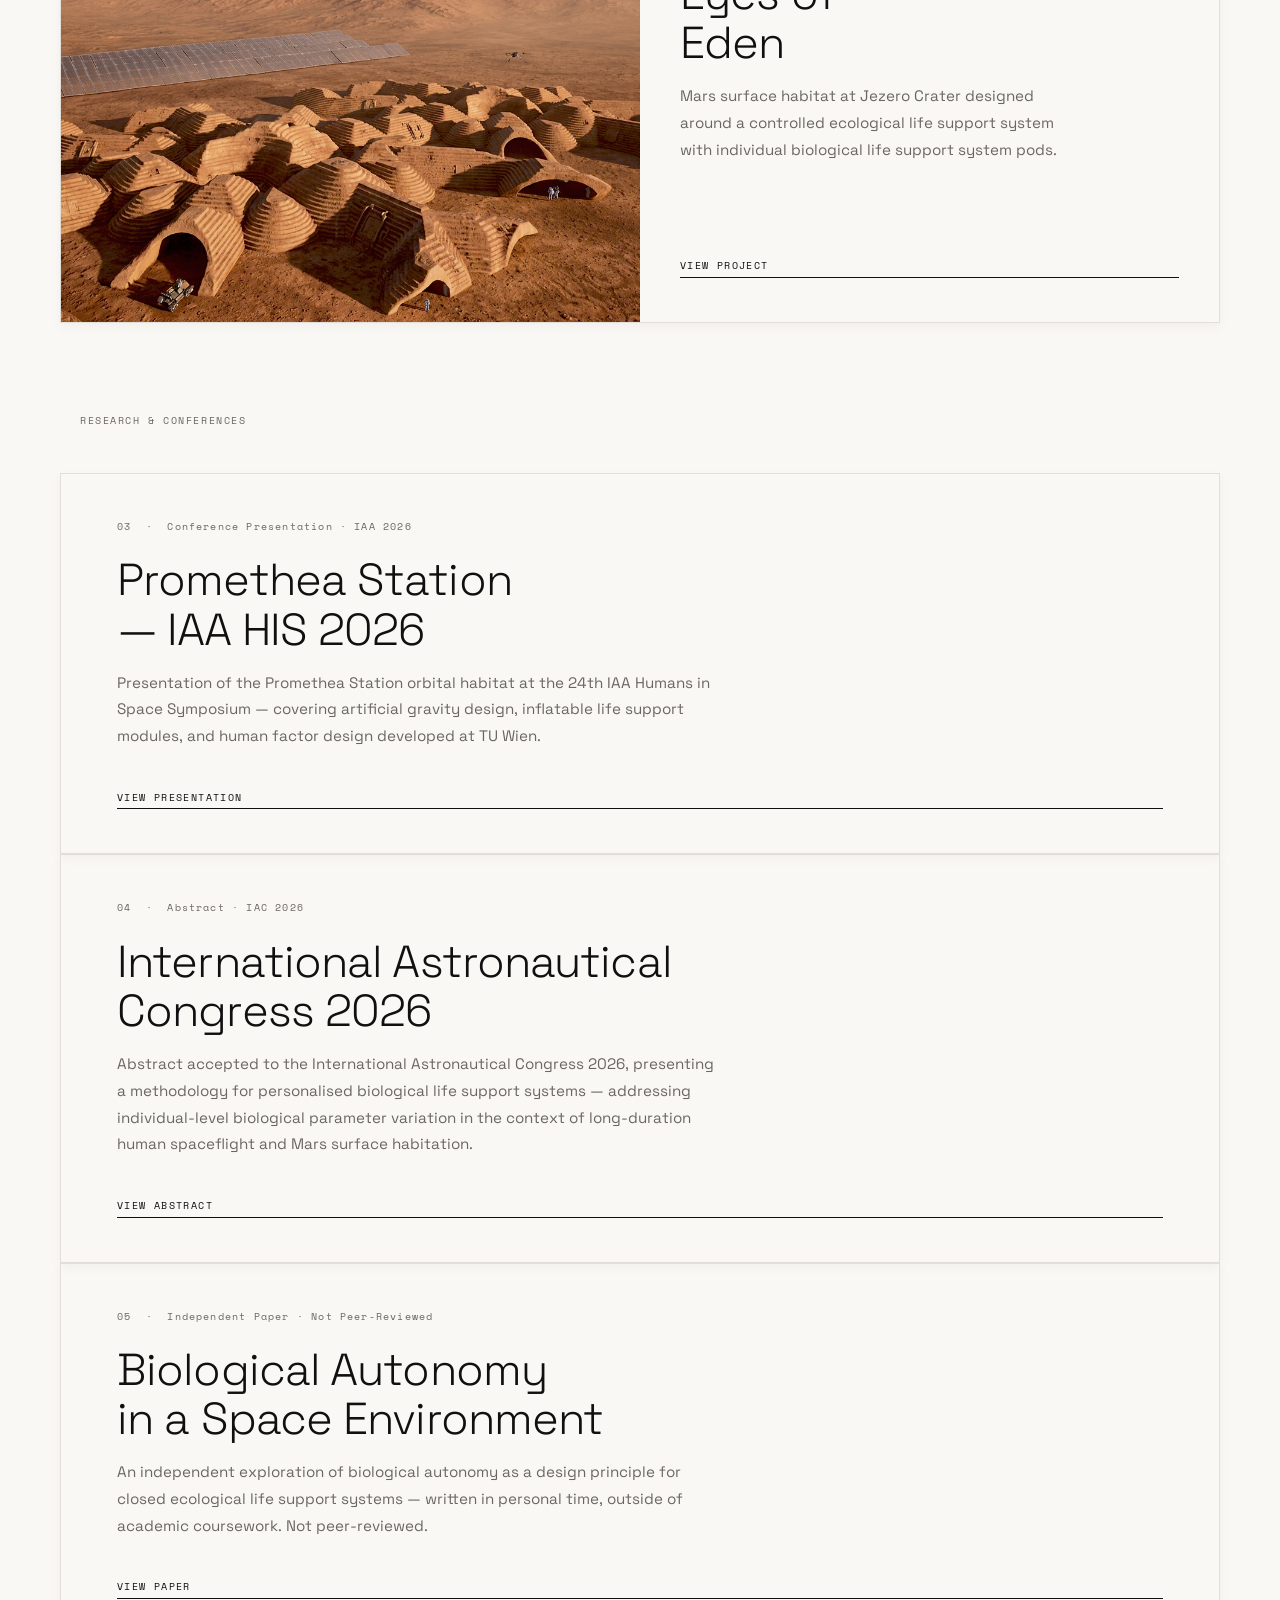
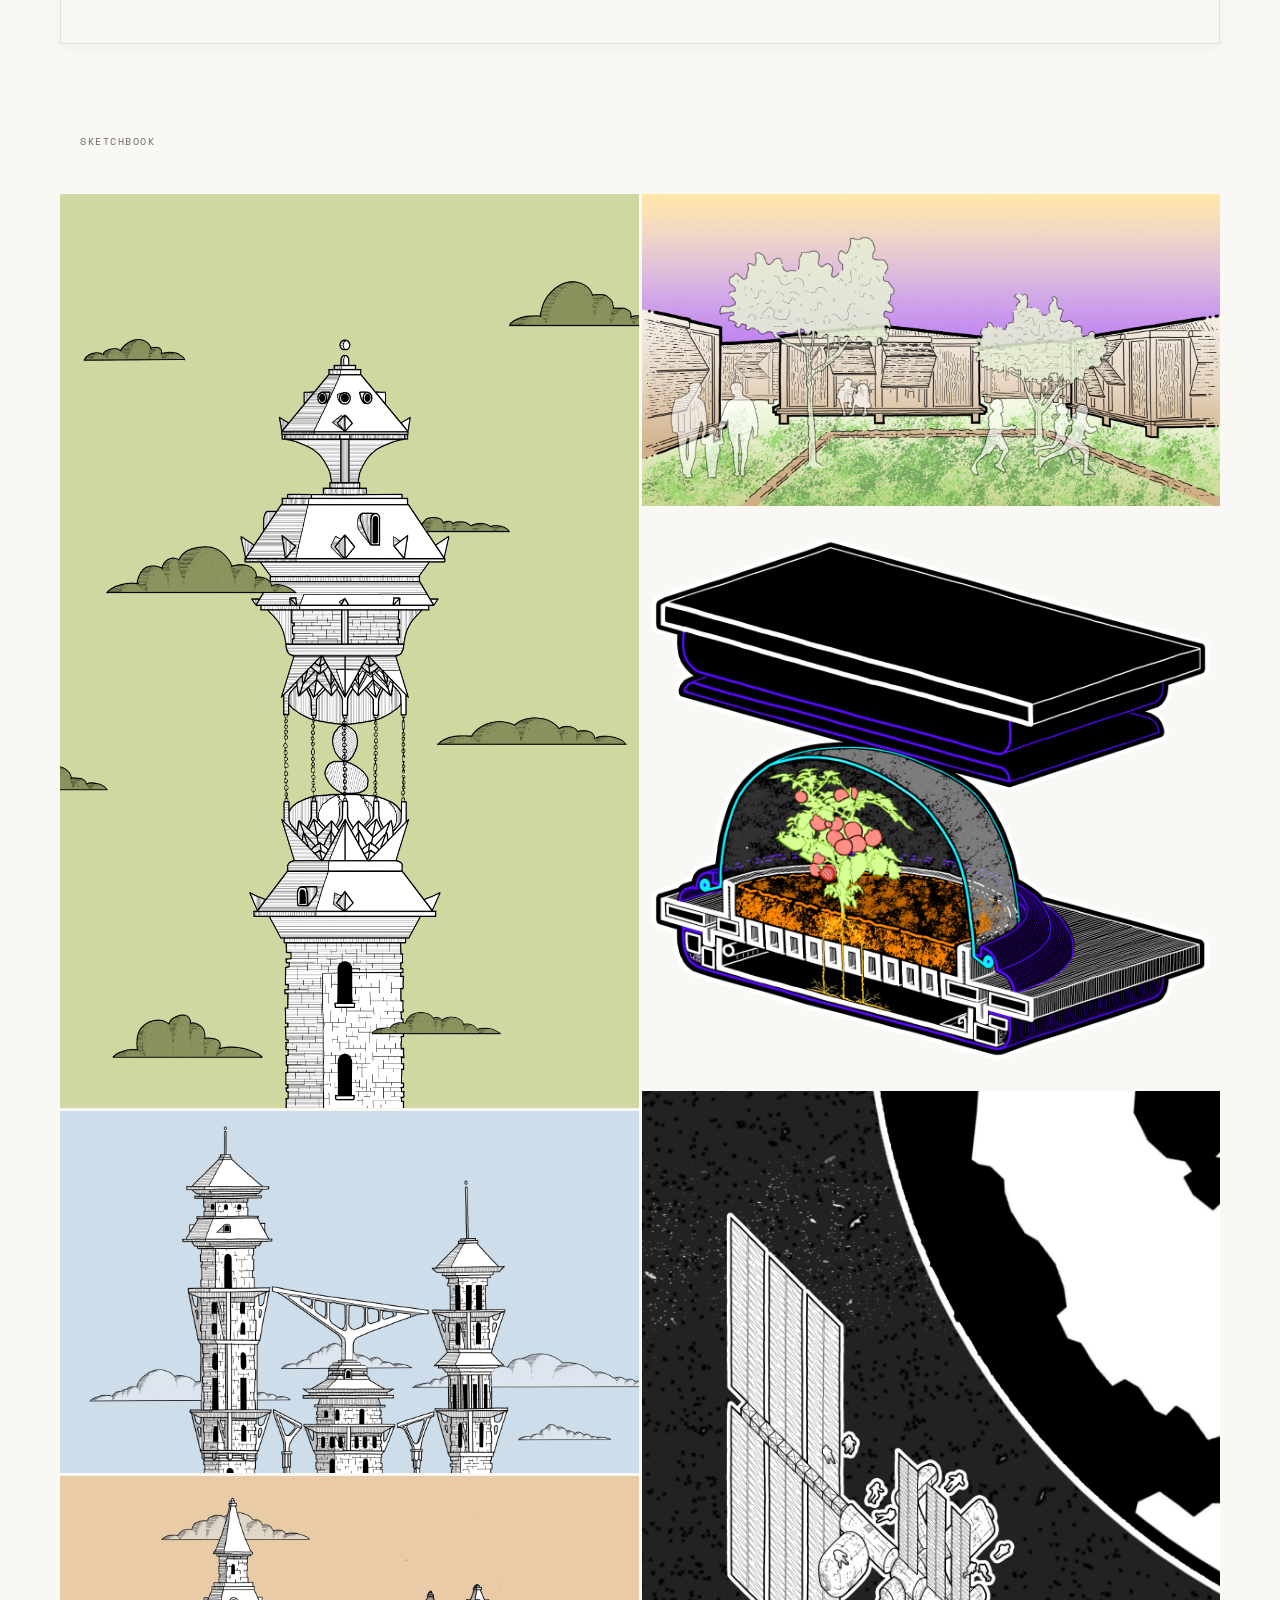
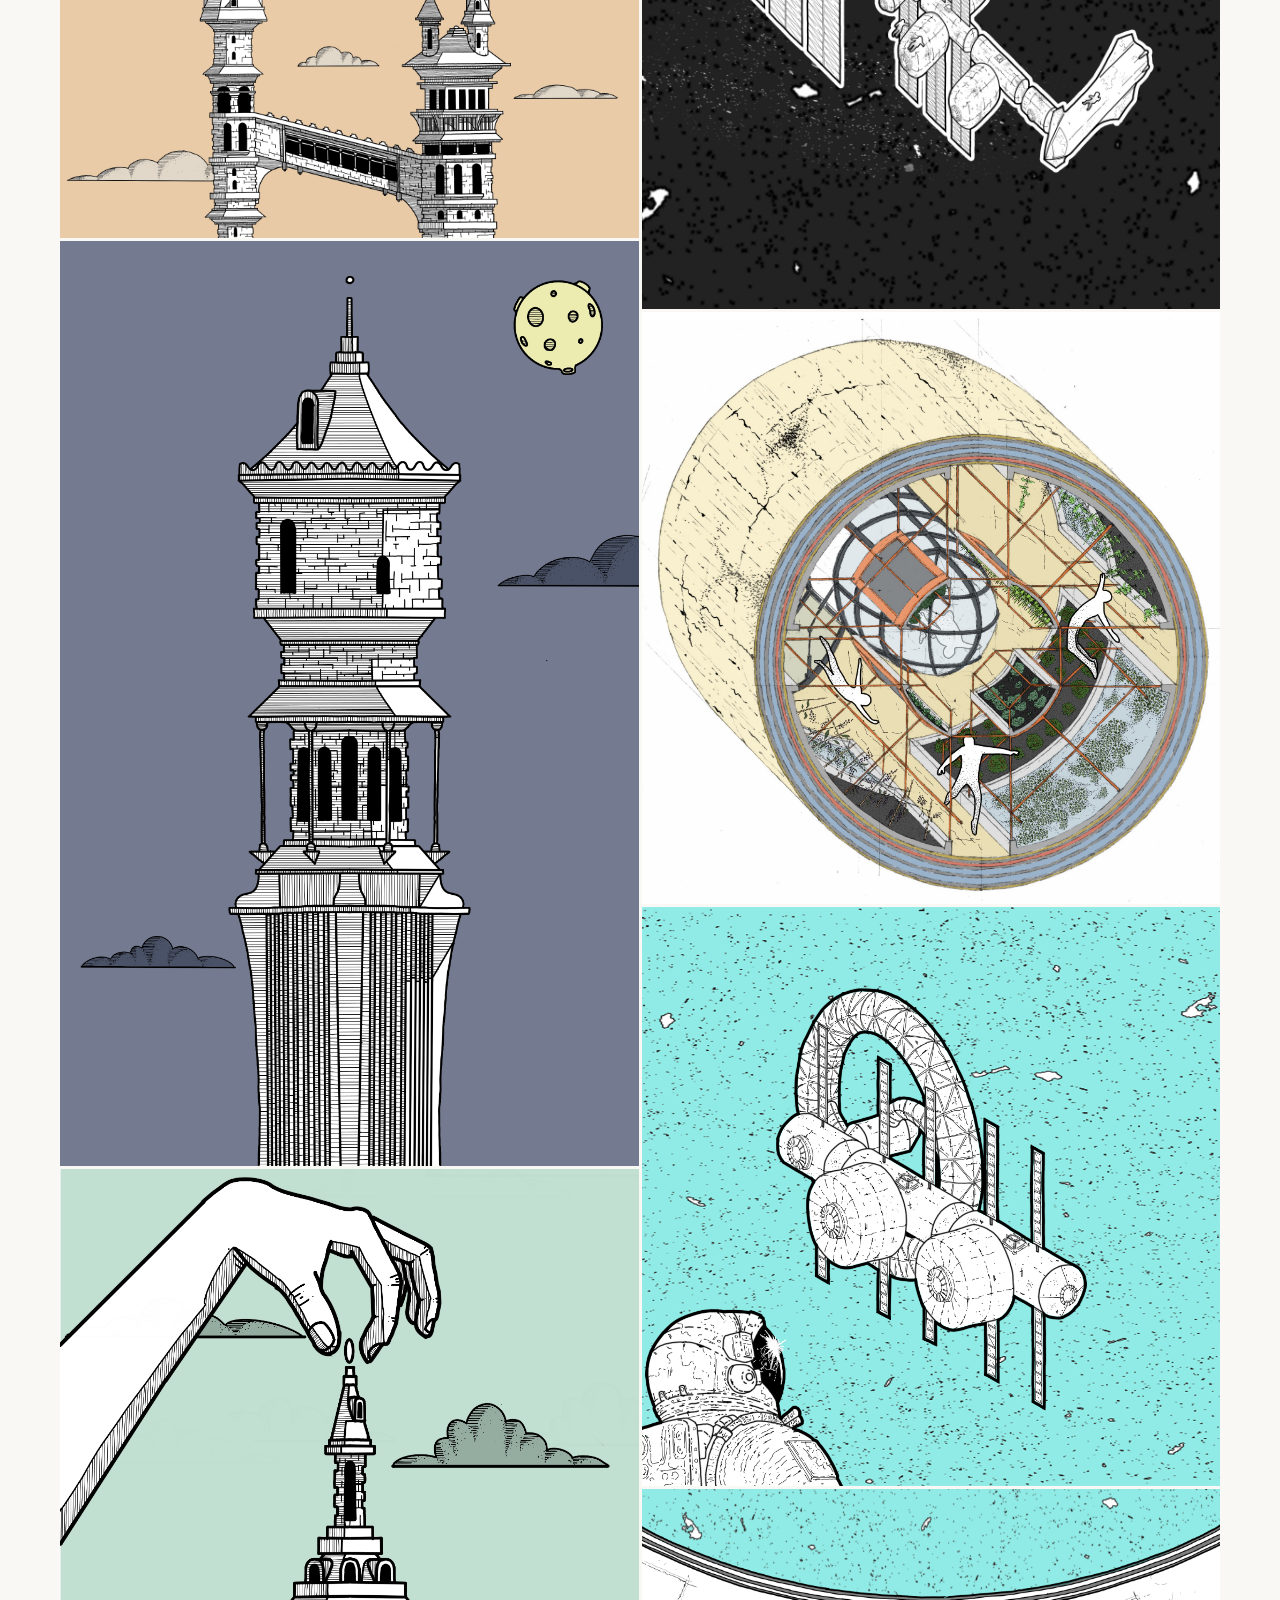
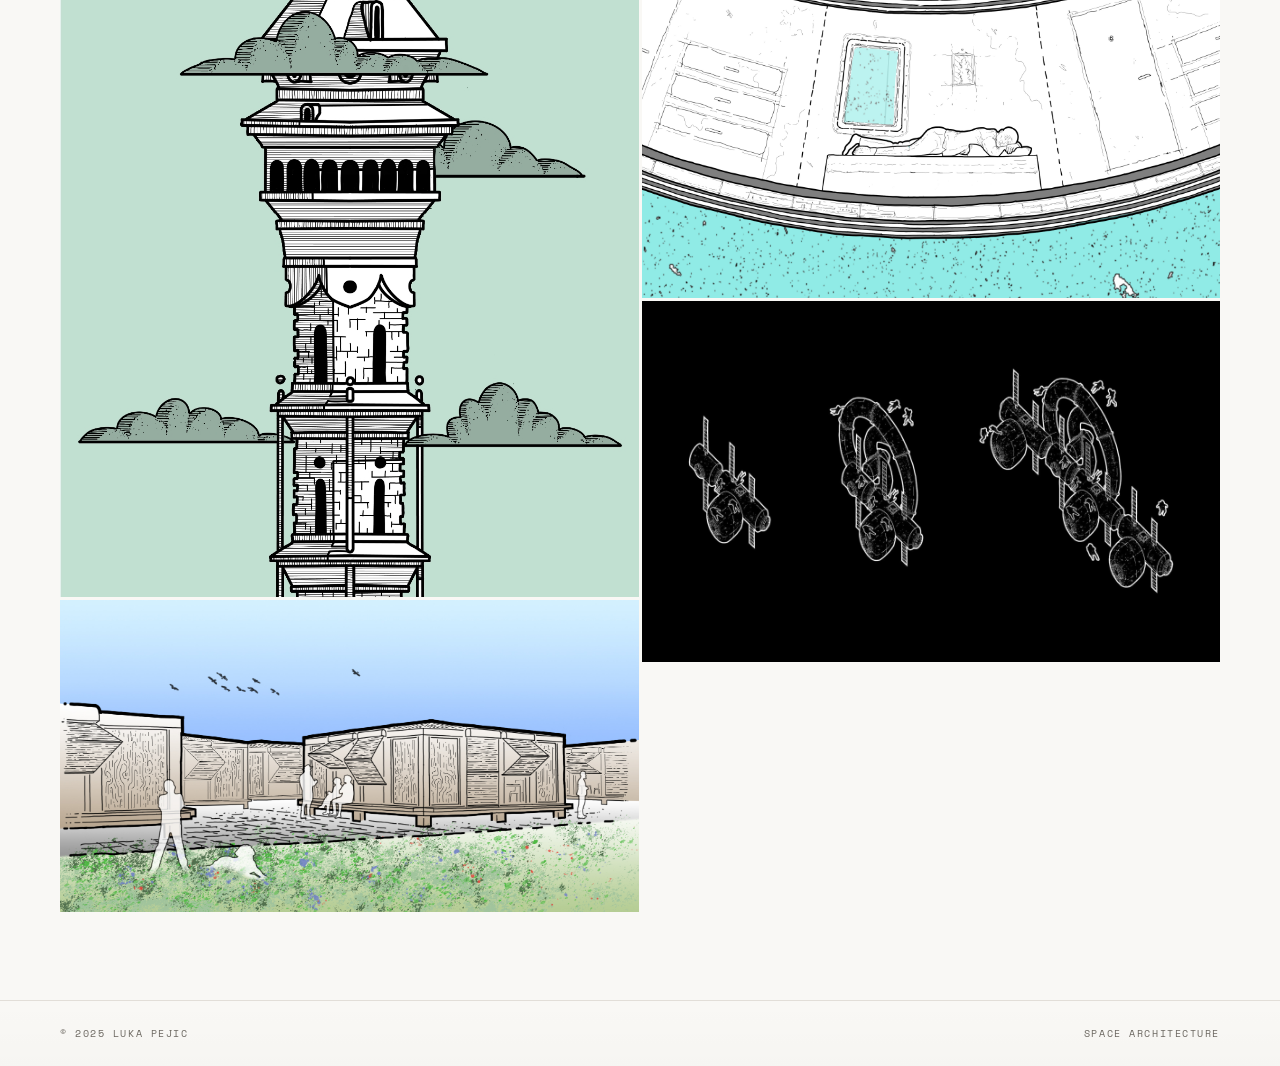
==== commit f61f694c: "Update IAC 2026 status from submitted to accepted - index.html: 'submitted' → 'accepted' in card des" ====
--- a/index.html
+++ b/index.html
@@ -88,7 +88,7 @@
         <div>
           <p class="card__num">04 &nbsp;·&nbsp; Abstract · IAC 2026</p>
           <h2 class="card__title">International Astronautical<br>Congress 2026</h2>
-          <p class="card__desc">Abstract submitted to the International Astronautical Congress 2026, presenting a methodology for personalised biological life support systems — addressing individual-level biological parameter variation in the context of long-duration human spaceflight and Mars surface habitation.</p>
+          <p class="card__desc">Abstract accepted to the International Astronautical Congress 2026, presenting a methodology for personalised biological life support systems — addressing individual-level biological parameter variation in the context of long-duration human spaceflight and Mars surface habitation.</p>
         </div>
         <span class="card__cta">View Abstract</span>
       </div>
